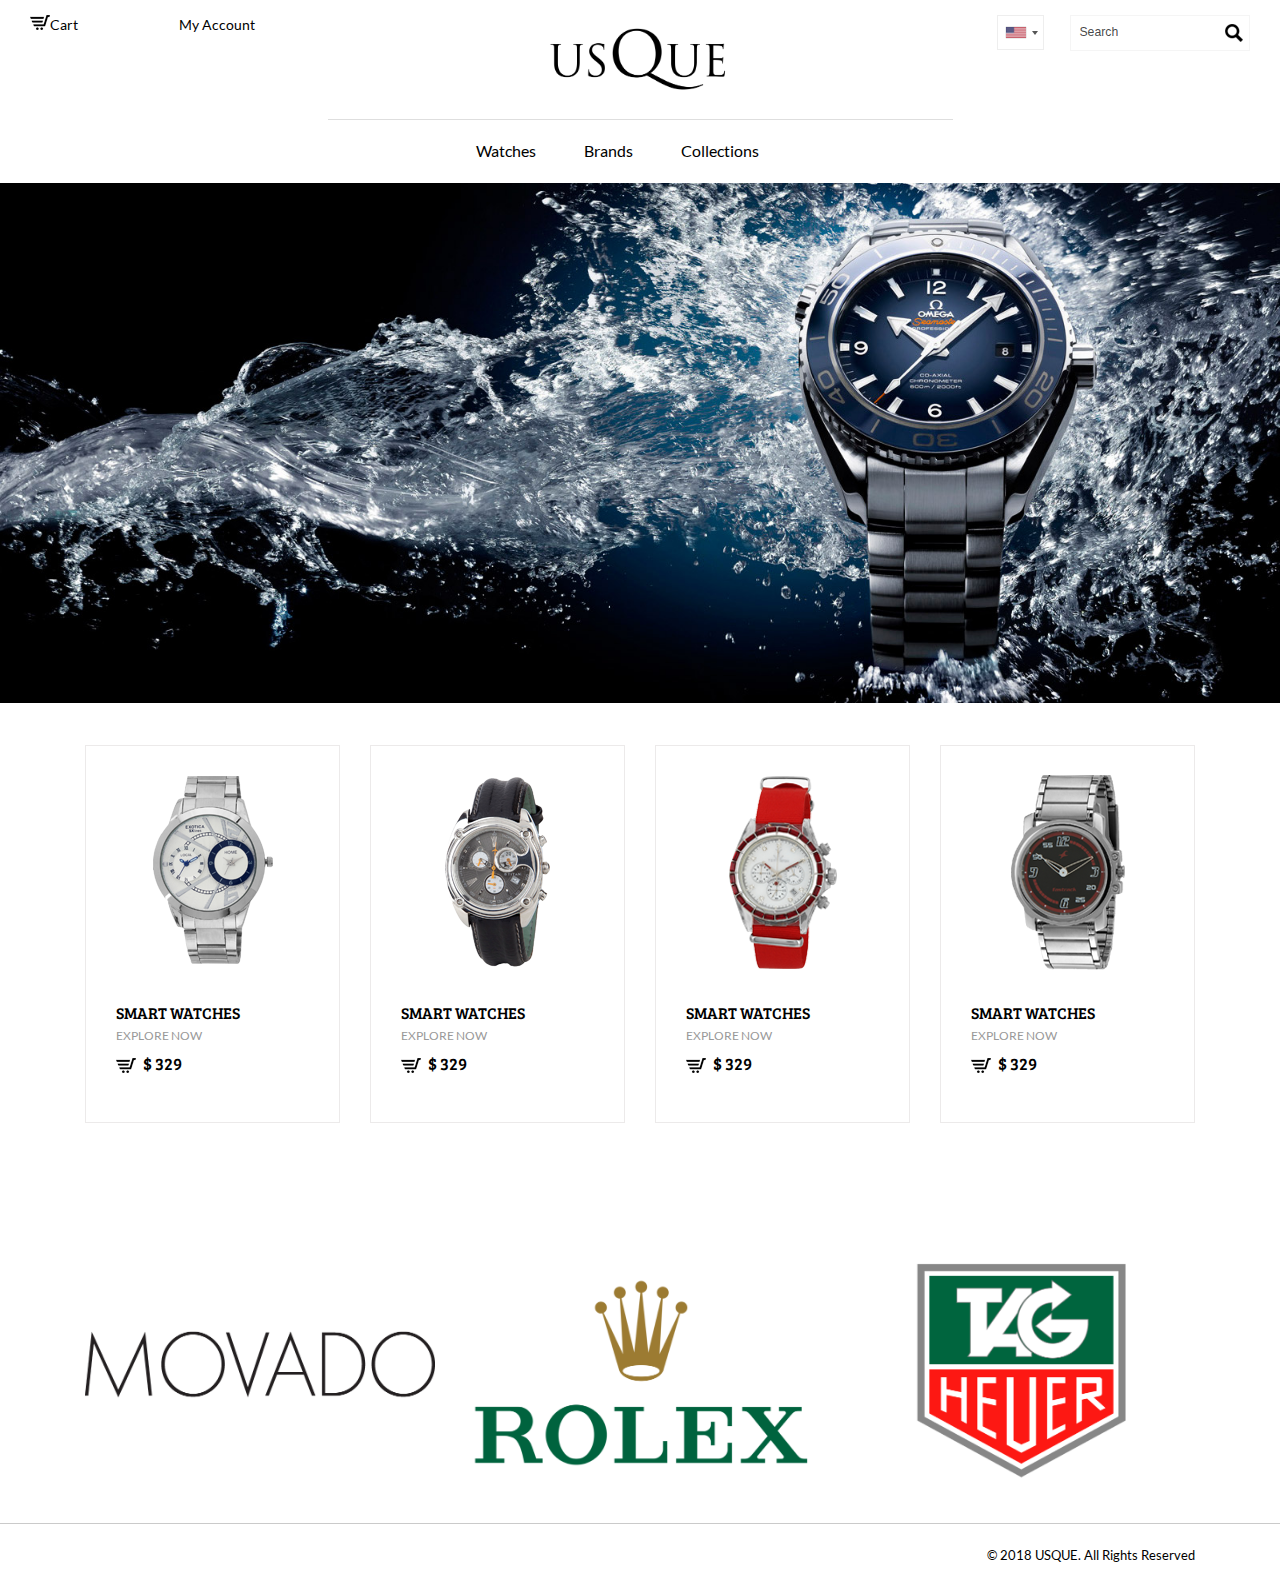
==== index.html @ af4832d6 "prototipo" ====
<!--A Design by W3layouts
Author: W3layout
Author URL: http://w3layouts.com
License: Creative Commons Attribution 3.0 Unported
License URL: http://creativecommons.org/licenses/by/3.0/
-->
<!DOCTYPE html>
<html>
<head>
<title>USQUE</title>
<link href="css/bootstrap.css" rel="stylesheet" type="text/css" media="all" />
<!--jQuery(necessary for Bootstrap's JavaScript plugins)-->
<script src="js/jquery-1.11.0.min.js"></script>
<!--Custom-Theme-files-->
<!--theme-style-->
<link href="css/style.css" rel="stylesheet" type="text/css" media="all" />
<!--//theme-style-->
<meta name="viewport" content="width=device-width, initial-scale=1">
<meta http-equiv="Content-Type" content="text/html; charset=utf-8" />
<meta name="keywords" content="Luxury Watches Responsive web template, Bootstrap Web Templates, Flat Web Templates, Andriod Compatible web template,
Smartphone Compatible web template, free webdesigns for Nokia, Samsung, LG, SonyErricsson, Motorola web design" />
<script type="application/x-javascript"> addEventListener("load", function() { setTimeout(hideURLbar, 0); }, false); function hideURLbar(){ window.scrollTo(0,1); } </script>
<!--start-menu-->
<script src="js/simpleCart.min.js"> </script>
<link href="css/memenu.css" rel="stylesheet" type="text/css" media="all" />
<script type="text/javascript" src="js/memenu.js"></script>
<script>$(document).ready(function(){$(".memenu").memenu();});</script>
<!--dropdown-->
<script src="js/jquery.easydropdown.js"></script>

<link rel="stylesheet" href="css/countrySelect.css">

</head>
<body>
	<!--start-logo-->
	<div class="row">
		<div class="col-md-3 row padding-div" style="margin-left: 15px;">
			<div class="col-md-6">
				<a href="index.html"><img class="img-responsive" style="float: left;" src="images/cart-2.png" /> Cart</a>
			</div>
			<div class="col-md-6">
				<a href="account.html">My Account</a>
			</div>
		</div>
		<div class="col-md-6">
			<div class="logo">
				<a href="index.html"><img class="img-responsive" src="images/logo.png" /></a>
			</div>
		</div>
		<div class="col-md-3 row padding-div">
			<div class="col-md-3">
				<input id="country_selector" type="text">
			</div>
			<div class="col-md-9">
				<form action="products.html">
					<div class="search-bar">
						<input type="text" value="Search" onfocus="this.value = '';" onblur="if (this.value == '') {this.value = 'Search';}">
	    			<input type="submit" value=""/>
					</div>
				</form>
			</div>
		</div>
	</div>
	<!--start-logo-->
	<!--bottom-header-->
	<div class="header-bottom">
		<div class="container">
			<div class="header">
				<div class="col-md-12 header-left" style="text-align: center;">
				<div class="top-nav">
					<ul class="memenu skyblue">
						<li><a href="index.html">Watches</a></li>
						<li><a href="index.html">Brands</a></li>
						<li><a href="index.html">Collections</a></li>
					</ul>
				</div>
			</div>
			<div class="clearfix"> </div>
			</div>
		</div>
	</div>
	<!--bottom-header-->
	<!--banner-starts-->
	<div class="bnr" id="home">
		<div  id="top" class="callbacks_container">
			<ul class="rslides" id="slider4">
			    <li>
					<img src="images/bnr-1.jpg" alt=""/>
				</li>
				<li>
					<img src="images/bnr-2.jpg" alt=""/>
				</li>
				<li>
					<img src="images/bnr-3.jpg" alt=""/>
				</li>
			</ul>
		</div>
		<div class="clearfix"> </div>
	</div>
	<!--banner-ends-->
	<!--Slider-Starts-Here-->
				<script src="js/responsiveslides.min.js"></script>
			 <script>
			    // You can also use "$(window).load(function() {"
			    $(function () {
			      // Slideshow 4
			      $("#slider4").responsiveSlides({
			        auto: true,
			        pager: true,
			        nav: true,
			        speed: 500,
			        namespace: "callbacks",
			        before: function () {
			          $('.events').append("<li>before event fired.</li>");
			        },
			        after: function () {
			          $('.events').append("<li>after event fired.</li>");
			        }
			      });

			    });
			  </script>
			<!--End-slider-script-->
	<!--product-starts-->
	<div class="product">
		<div class="container">
			<div class="product-top">
				<div class="product-one">
					<div class="col-md-3 product-left">
						<div class="product-main simpleCart_shelfItem">
							<a href="single.html" class="mask"><img class="img-responsive zoom-img" src="images/p-1.png" alt="" /></a>
							<div class="product-bottom">
								<h3>Smart Watches</h3>
								<p>Explore Now</p>
								<h4><a class="item_add" href="#"><i></i></a> <span class=" item_price">$ 329</span></h4>
							</div>
							<div class="srch">
								<span>-50%</span>
							</div>
						</div>
					</div>
					<div class="col-md-3 product-left">
						<div class="product-main simpleCart_shelfItem">
							<a href="single.html" class="mask"><img class="img-responsive zoom-img" src="images/p-2.png" alt="" /></a>
							<div class="product-bottom">
								<h3>Smart Watches</h3>
								<p>Explore Now</p>
								<h4><a class="item_add" href="#"><i></i></a> <span class=" item_price">$ 329</span></h4>
							</div>
							<div class="srch">
								<span>-50%</span>
							</div>
						</div>
					</div>
					<div class="col-md-3 product-left">
						<div class="product-main simpleCart_shelfItem">
							<a href="single.html" class="mask"><img class="img-responsive zoom-img" src="images/p-3.png"  alt="" /></a>
							<div class="product-bottom">
								<h3>Smart Watches</h3>
								<p>Explore Now</p>
								<h4><a class="item_add" href="#"><i></i></a> <span class=" item_price">$ 329</span></h4>
							</div>
							<div class="srch">
								<span>-50%</span>
							</div>
						</div>
					</div>
					<div class="col-md-3 product-left">
						<div class="product-main simpleCart_shelfItem">
							<a href="single.html" class="mask"><img class="img-responsive zoom-img" src="images/p-4.png" alt="" /></a>
							<div class="product-bottom">
								<h3>Smart Watches</h3>
								<p>Explore Now</p>
								<h4><a class="item_add" href="#"><i></i></a> <span class=" item_price">$ 329</span></h4>
							</div>
							<div class="srch">
								<span>-50%</span>
							</div>
						</div>
					</div>
					<div class="clearfix"></div>
				</div>
			</div>
		</div>
	</div>
	<!--product-end-->

	<div class="about">
		<div class="container">
			<div class="about-top grid-1">
				<div class="col-md-4 about-left">
					<figure class="effect-bubba">
						<img class="img-responsive" src="images/movado-logo.png" alt=""/>
						<figcaption>
							<h2>Movado</h2>
							<p>SWISS HERITAGE | MODERN DESIGN</p>
						</figcaption>
					</figure>
				</div>
				<div class="col-md-4 about-left">
					<figure class="effect-bubba">
						<img class="img-responsive" src="images/rolex-logo.png" alt=""/>
						<figcaption>
							<h4>Rolex</h4>
						</figcaption>
					</figure>
				</div>
				<div class="col-md-4 about-left">
					<figure class="effect-bubba">
						<img class="img-responsive" src="images/tagheuer_logo.png" alt=""/>
						<figcaption>
							<h4>TAG Heuer</h4>
						</figcaption>
					</figure>
				</div>
				<div class="clearfix"></div>
			</div>
		</div>
	</div>

	<!--footer-starts-->
	<div class="footer" style="border-top: 1px solid #cacaca;">
		<div class="container">
			<div class="footer-top">
				<div class="col-md-6 footer-left"></div>
				<div class="col-md-6 footer-right">
					<p>© 2018 USQUE. All Rights Reserved </a> </p>
				</div>
				<div class="clearfix"></div>
			</div>
		</div>
	</div>
	<!--footer-end-->

	<script src="js/countrySelect.js"></script>
	<script>
		$("#country_selector").countrySelect({
			onlyCountries: ['us', 'es', 'cn', 'kr', 'jp','cr'],
		});
	</script>
</body>
</html>
---- css/style.css ----
/*--A Design by W3layouts
Author: W3layout
Author URL: http://w3layouts.com
License: Creative Commons Attribution 3.0 Unported
License URL: http://creativecommons.org/licenses/by/3.0/
--*/
body{
	background:#fff;
	font-family: 'Lato-Regular';
}
body a{
	transition: 0.5s all;
	-webkit-transition: 0.5s all;
	-o-transition: 0.5s all;
	-moz-transition: 0.5s all;
	-ms-transition: 0.5s all;
}
@font-face {
    font-family: 'Lora-Regular';
    src:url(../fonts/Lora-Regular.ttf) format('truetype');
}
@font-face {
    font-family: 'Muli-Regular';
    src:url(../fonts/Muli-Regular.ttf) format('truetype');
}
@font-face {
    font-family: 'Lato-Regular';
    src:url(../fonts/Lato-Regular.ttf) format('truetype');
}
@font-face {
    font-family: 'BreeSerif-Regular';
    src:url(../fonts/BreeSerif-Regular.ttf) format('truetype');
}
/*--starts-logo--*/
.logo {
    text-align: center;
    padding: 25px 0 20px 0px;
    border-bottom: 1px solid #DEDEDE;
}
.logo a h1 {
    font-size: 32px;
    color: #000000;
    margin: 0;
    font-family: 'Lora-Regular';
    text-transform: uppercase;
	display: inline-block;
}
.logo a:hover{
	text-decoration:none;
}
/*--end-logo--*/
/*--starts-top-header--*/
.top-header {
    background: #000;
    padding: 10px 0px;
}
.search-bar input[type="text"] {
	width: 100%;
	padding: 8px 45px 8px 8px;
	border: 1px solid #F5F5F5;
	background: none;
	outline: none;
	-webkit-appearance: none;
	color: rgba(0, 0, 0, 0.74);
	font-size: 0.875em;
	font-family: 'Lato', sans-serif;
	position: relative;
}
.search-bar input[type="submit"] {
    background: url(../images/search.png)no-repeat 0px 0px;
    outline: none;
    -webkit-appearance: none;
    border: 0;
    display: inline-block;
    vertical-align: -webkit-baseline-middle;
    position: absolute;
    width: 18px;
    height: 18px;
    top: 9px;
    right: 10%;
}
.search-bar {
    width: 93%;
    float: right;
}
/*----*/
.itemContainer{
			width:100%;
			float:left;
		}

		.itemContainer div{
			float:left;
			margin: 5px 20px 5px 20px ;
		}

		.itemContainer a{
			text-decoration:none;
		}

		.cartHeaders{
			width:100%;
			float:left;
		}

		.cartHeaders div{
			float:left;
			margin: 5px 20px 5px 20px ;
		}
.item_add {
	color: #fff;
	border:none;
}
.grid_1 img{
	margin-bottom:1em;
}
.box_1 {
	float: right;
}
.box_1 h3 {
	color: #702428 !important;
	font-size: 1em;
	font-weight: 700;
	margin: 0;
}
.drop {
    margin-top: 10px;
}
a.simpleCart_empty {
    color: rgba(255, 255, 255, 0.6);
    font-family: 'Lato', sans-serif;
    font-size: 11px;
}
span.simpleCart_total {
    font-size: 13px;
}
.box_1 p {
	margin: 0px 0 0px 8px;
}
.total {
	display: inline-block;
	vertical-align: middle;
	color: #fff;
}
.cart box_1 a:hover{
	text-decoration:none;
}
.box_1 a img {
	margin: 3px 0 0 10px;
}
/*----*/
.box {
    float: left;
    width: 11%;
    margin-right: 10%;
}
.box1{
	float:left;
	width:20.5%;
}
.cssmenu ul{
	float:right;
	padding:0;
	margin:0;
	list-style:none;
}
.cssmenu ul li {
	display: inline-block;
}
.cssmenu ul li a {
	color:#fff;
	display: block;
	margin:10px;
	font-size: 0.8125em;
}
.cssmenu li> a:hover {
	color: #ACEAFA;
	text-decoration:none;
}
/* PREFIXED CSS */
.dropdown,
.dropdown div,
.dropdown li,
.dropdown div::after,
.dropdown .carat,
.dropdown .carat:after,
.dropdown .selected::after,
.dropdown:after{
	-webkit-transition: all 150ms ease-in-out;
	-moz-transition: all 150ms ease-in-out;
	-ms-transition: all 150ms ease-in-out;
	transition: all 150ms ease-in-out;
}
.dropdown .selected::after,
.dropdown .scrollable div::after{
	-webkit-pointer-events: none;
	-moz-pointer-events: none;
	-ms-pointer-events: none;
	pointer-events: none;
}
/* WRAPPER */
.dropdown{
	position: relative;
	width:75px;
	cursor: pointer;
	font-weight: 200;
	background: none;
	padding: 0;
	color: #fff;
	-webkit-user-select: none;
	-moz-user-select: none;
	user-select: none;
}
.dropdown.open{
	z-index: 2;
}
.dropdown:hover,
.dropdown.focus{
	/*--background:#F7F7F7;--*/
}
/* CARAT */
.dropdown .carat,
.dropdown .carat:after{
	position: absolute;
	right:0px;
	top: 50%;
	margin-top:0px;
	border: 4px solid transparent;
	border-top: 4px solid #fff;
	z-index: 1;
	-webkit-transform-origin: 50% 20%;
	-moz-transform-origin: 50% 20%;
	-ms-transform-origin: 50% 20%;
	transform-origin: 50% 20%;
}
.dropdown:hover .carat:after{
	border-top-color: #73B6E1;
}
.dropdown.focus .carat{
	border-top-color: #73B6E1;
}
.dropdown.focus .carat:after{
	border-top-color: #73B6E1;
}
.dropdown.open .carat{
	-webkit-transform: rotate(180deg);
	-moz-transform: rotate(180deg);
	-ms-transform: rotate(180deg);
	transform: rotate(180deg);
}
/* OLD SELECT (HIDDEN) */
.dropdown .old{
	position: absolute;
	left: 0;
	top: 0;
	height: 0;
	width: 0;
	overflow: hidden;
}
.dropdown select{
	position: absolute;
	left: 0px;
	top: 0px;
}
.dropdown.touch select{
	left: 0;
	top: 0;
	width: 100%;
	height: 100%;
	opacity: 0;
}
/* SELECTED FEEDBACK ITEM */
.dropdown .selected, .dropdown li {
    color: #000;
}
.dropdown .selected, .dropdown li {
    display: block;
    font-size: 12px;
    overflow: hidden;
    white-space: nowrap;
    text-transform: uppercase;
    font-weight: 400;
    color: #fff;
}
 .dropdown li {
    color: #fff;
}
.dropdown .selected::after{
	content: '';
	position: absolute;
	right: 0;
	top: 0;
	bottom: 0;
	width: 60px;
}
/* DROP DOWN WRAPPER */
.dropdown div{
	position: absolute;
	height: 0;
	left: 13px;
	right: 0;
	top: 36px;
	background: #73B6E1;
	overflow: hidden;
	opacity: 0;
	color: #fff;
	width: 90px;
}
.dropdown:hover div{
	background:#4CB1CA;
}
/* Height is adjusted by JS on open */
.dropdown.open div{
	opacity: 1;
	z-index: 2;
}
/* FADE OVERLAY FOR SCROLLING LISTS */
.dropdown.scrollable div::after{
	content: '';
	position: absolute;
	left: 0;
	right: 0;
	bottom: 0;
	height: 50px;
}
.dropdown.scrollable.bottom div::after{
	opacity: 0;
}
/* DROP DOWN LIST */
.dropdown ul{
	position: absolute;
	left: 0;
	top: 0;
	height: 100%;
	width: 100%;
	list-style: none;
	overflow: hidden;
	padding:0;
	background:#000;
}
.dropdown.scrollable.open ul{
	overflow-y: auto;
}
/* DROP DOWN LIST ITEMS */
.dropdown li{
	list-style: none;
	padding:8px;
	border-bottom: 1px solid #73B6E1;
}
.dropdown li:last-child {
    border-bottom: 0;
}
/* .focus class is also added on hover */
.dropdown li.focus{
	background:#73B6E1;
	position: relative;
	z-index: 3;
	color: #fff;
}
.dropdown li.active{
	background:#73B6E1;
	color: #fff;
}
.header-bottom {
    padding: 18px 0px;
}
/*--end-bottom-header--*/
/*--banner-Part-starts-Here --*/
/*--banner-starts--*/
/*------------------ Slider Part starts Here----------*/
.callbacks_container {
  position: relative;
  float: left;
  width: 100%;
}
.callbacks {
  position: relative;
  list-style: none;
  overflow: hidden;
  width: 100%;
  padding: 0;
  margin: 0;
}
.callbacks li {
  position: absolute;
  width: 100%;
  left: 0;
  top: 0;
}
.callbacks_nav {
  	position: absolute;
  	-webkit-tap-highlight-color: rgba(0,0,0,0);
	top: 95.8%;
	left: 80%;
  	opacity: 0.7;
  	z-index: 3;
  	text-indent: -9999px;
  	overflow: hidden;
  	text-decoration: none;
  	height: 30px;
  	width: 30px;
  	background: transparent url("../images/arrow.png") no-repeat left top;
	display: none;
}
.callbacks_nav:active {
  	opacity: 1.0;
}
.callbacks_nav.next {
	left: auto;
	background-position: right top;
	right: 16.4%;
}
.rslides {
  position: relative;
  list-style: none;
  overflow: hidden;
  width: 100%;
  padding: 0;
  margin: 0;
}
.rslides li {
  -webkit-backface-visibility: hidden;
  position: absolute;
  display: none;
  width: 100%;
  left: 0;
  top: 0;
}
.rslides img {
  height: auto;
  display: block;
  float: left;
  width: 100%;
  border: 0;
}
.callbacks_tabs {
	list-style: none;
	position: absolute;
	top: 101%;
	z-index: 999;
	left: 0%;
	width: 100%;
	text-align: center;
	margin: 0;
	display: block;
	padding: 0;
}
.callbacks_tabs li{
	display:inline-block;
}
@media screen and (max-width: 600px) {
  .callbacks_nav {
    top: 47%;
    }
}
/*----*/
.callbacks_tabs a{
 visibility: hidden;
}
.callbacks_tabs a:after {
	content: "\f111";
	font-size: 0;
	font-family: FontAwesome;
	visibility: visible;
	display: block;
	height: 12px;
	width: 12px;
	display: inline-block;
	border:none;
	background:#000;
}
.callbacks_here a:after{
	background:rgba(6, 107, 195, 0.85);
}
ul.callbacks_tabs.callbacks2_tabs {
	display: block;
}
/*--Slider-Part-Ends-Here--*/
/*--banner-Part-Ends-Here --*/
/*--about-starts--*/
.about {
    padding: 5em 0px 4em 0px;
}
.about-left img{
	width:100%;
}
.about-left figure {
	position: relative;
	float: left;
	overflow: hidden;
	text-align: center;
	cursor: pointer;
	width:100%;
}
.about-left figure img {
	position: relative;
	display: block;
}
.features-grids figure figcaption {
	padding: 2em;
	color: #fff;
	font-size: 1.25em;
	-webkit-backface-visibility: hidden;
	-moz-backface-visibility: hidden;
	-o-backface-visibility: hidden;
	-ms-backface-visibility: hidden;
	backface-visibility: hidden;
}
.about-left figure figcaption::before,
.fcol1 figure figcaption::after {
	pointer-events: none;
}
.about-left figure figcaption{
	position: absolute;
	top: 0;
	left: 0;
	width: 100%;
	height: 100%;
}
figure.effect-bubba {
	background: rgba(50, 50, 50, 0.85);
}
figure.effect-bubba:hover img {
	opacity: 0.3;
}
figure.effect-bubba figcaption::before,
figure.effect-bubba figcaption::after {
	position: absolute;
	top: 30px;
	right: 30px;
	bottom: 30px;
	left: 30px;
	content: '';
	opacity: 0;
	-webkit-transition: opacity 0.35s,-webkit-transform 0.35s;
	-moz-transition: opacity 0.35s, -moz-transform 0.35s;
	-o-transition: opacity 0.35s, -o-transform 0.35s;
	-ms-transition: opacity 0.35s, -ms-transform 0.35s;
	transition: opacity 0.35s, transform 0.35s;
}
figure.effect-bubba figcaption::before {
	border-top: 1px solid #fff;
	border-bottom: 1px solid #fff;
	-webkit-transform: scale(0,1);
	-moz-transform: scale(0,1);
	-o-transform: scale(0,1);
	-ms-transform: scale(0,1);
	transform: scale(0,1);
}
figure.effect-bubba figcaption::after {
	border-right: 1px solid #fff;
	border-left: 1px solid #fff;
	-webkit-transform: scale(1,0);
	-moz-transform: scale(1,0);
	-o-transform: scale(1,0);
	-ms-transform: scale(1,0);
	transform: scale(1,0);
}
figure.effect-bubba h4,figure.effect-bubba h2 {
	padding-top: 22%;
	-webkit-transition: transform 0.35s;
	-moz-transition: transform 0.35s;
	-o-transition: -o-transform 0.35s;
	-ms-transition: -ms-transform 0.35s;
	transition: transform 0.35s;
	-webkit-transform: translate3d(0,-20px,0);
	-moz-transform: translate3d(0,-20px,0);
	-o-transform: translate3d(0,-20px,0);
	-ms-transform: translate3d(0,-20px,0);
	transform: translate3d(0,-20px,0);
	opacity:0;
	color:#fff;
	font-size: 1.8em;
    font-family: 'BreeSerif-Regular';
}
figure.effect-bubba h4.gal {
	padding-top: 21%;
}
figure.effect-bubba p {
	padding: 0px 3.5em;
	opacity: 0;
	-webkit-transition: opacity 0.35s, -webkit-transform 0.35s;
	-moz-transition: opacity 0.35s, -moz-transform 0.35s;
	-o-transition: opacity 0.35s, -o-transform 0.35s;
	-ms-transition: opacity 0.35s, -ms-transform 0.35s;
	transition: opacity 0.35s, transform 0.35s;
	-webkit-transform: translate3d(0,20px,0);
	-moz-transform: translate3d(0,20px,0);
	-o-transform: translate3d(0,20px,0);
	-ms-transform: translate3d(0,20px,0);
	transform: translate3d(0,20px,0);
	color:#fff;
	font-size: 1em;
	font-family: 'Lato-Regular';
}
figure.effect-bubba:hover figcaption::before,
figure.effect-bubba:hover figcaption::after {
	opacity: 1;
	-webkit-transform: scale(1);
	-moz-transform: scale(1);
	-o-transform: scale(1);
	-ms-transform: scale(1);
	transform: scale(1);
}
figure.effect-bubba:hover h4,
figure.effect-bubba:hover p,figure.effect-bubba:hover h2 {
	opacity: 1;
	-webkit-transform: translate3d(0,0,0);
	-moz-transform: translate3d(0,0,0);
	-o-transform: translate3d(0,0,0);
	-ms-transform: translate3d(0,0,0);
	transform: translate3d(0,0,0);
}
/*--about-end--*/
/*--product-starts--*/
.product-left {
    text-align: center;

}
.product-main {
    padding: 1em 0px 2.7em 0px;
    border:1px solid #ECEAEA;
}
.product {
    padding: 3em 0px 6em 0px;
}
.product-bottom h3 {
    font-size: 16px;
    color: #000;
    margin: 0;
    text-transform: uppercase;
	font-family: 'BreeSerif-Regular';
}
.product-bottom h4 span{
    font-size: 17px;
    color: #000;
    margin: 5px 0 0 0;
    font-family: 'BreeSerif-Regular';
}
.product-bottom h4 i {
    background: url(../images/cart-2.png) no-repeat;
    width: 20px;
    height: 15px;
    display: inline-block;
    margin-right: 4px;
    vertical-align: middle;
}
.product-left:hover .product-bottom h4 i{
	background: url(../images/cart-3.png) no-repeat;
}
.product-bottom {
    text-align: left;
    margin-top: 20px;
    padding-left: 30px;
}
.product-bottom p {
	font-size: 12px;
    color: #999;
    margin: 5px 0 0 0;
    text-transform: uppercase;
}
.product-one:nth-child(2){
	margin-top:30px;
}
img.zoom-img {
    -webkit-transform: scale(1, 1);
    -webkit-transition-timing-function: ease-out;
    -webkit-transition-duration: 250ms;
    -moz-transform: scale(1, 1);
    -moz-transition-timing-function: ease-out;
    -moz-transition-duration: 250ms;
	margin: 0 auto;
}
.product-left:hover img.zoom-img{
    -webkit-transform: scale(1.05);
    -webkit-transition-timing-function: ease-out;
    -webkit-transition-duration: 700ms;
    -moz-transform: scale(1.05);
    -moz-transition-timing-function: ease-out;
    -moz-transition-duration: 700ms;
    overflow: hidden;
	cursor:pointer;
}
a.mask {
    text-decoration: none;
    overflow: hidden;
    display: block;
    padding: 12px 0px;
}
.product-left:hover .product-bottom h3{
	color:#73B6E1;
	transition: 0.5s all ease;
    -webkit-transition: 0.5s all ease;
    -moz-transition: 0.5s all ease;
    -o-transition: 0.5s all ease;
    -ms-transition: 0.5s all ease;
}
.product-left:hover .product-bottom h4 span{
	color:#73B6E1;
	transition: 0.5s all ease;
    -webkit-transition: 0.5s all ease;
    -moz-transition: 0.5s all ease;
    -o-transition: 0.5s all ease;
    -ms-transition: 0.5s all ease;
}
.product-left:hover .product-main{
	border:1px solid #73B6E1;
	transition: 0.5s all ease;
    -webkit-transition: 0.5s all ease;
    -moz-transition: 0.5s all ease;
    -o-transition: 0.5s all ease;
    -ms-transition: 0.5s all ease;
}
.product-left:hover .srch{
	display:block;
}
.srch {
    display: none;
    position: absolute;
    top: 18%;
    left: 16px;
}
.srch span {
    background: #73B6E1;
    color: #fff;
    font-size: 15px;
    font-weight: 400;
    padding: 10px 25px;
}
/*--product-end--*/
/*--information-starts--*/
.infor-left h3 {
    font-size: 1.5em;
    color: #000;
    margin: 0 0 0 0;
    font-family: 'BreeSerif-Regular';
}
.infor-left ul li a span {
    background: url(../images/s-icons.png) no-repeat;
    width: 34px;
    height: 34px;
    display: inline-block;
    vertical-align: middle;
}
.infor-left ul li a span:hover {
	transition: .5s all;
    -webkit-transition: .5s all;
    -o-transition: .5s all;
    -ms-transition: .5s all;
    -moz-transition: .5s all;
    transform: rotatey(360deg);
    -webkit-transform: rotatey(360deg);
    -moz-transform: rotatey(360deg);
    -o-transform: rotatey(360deg);
    -ms-transform: rotatey(360deg);
}
.infor-left ul li a span.fb{
	background-position:0px 0px;
}
.infor-left ul li a span.twit{
	background-position:-34px 0px;
}
.infor-left ul li a span.google{
	background-position:-68px 0px;
}
.infor-left ul {
    padding: 0;
    margin: 25px 0 0 0;
}
.infor-left ul li{
	display:block;
	list-style:none;
	margin-top:10px;
}
.infor-left ul li:nth-child(1){
	margin-top:0;
}
.infor-left ul li a h6 {
    color: #999;
    font-size: 13px;
    font-family: 'BreeSerif-Regular';
    margin: 0 0 0 10px;
    display: inline-block;
    vertical-align: middle;
}
.infor-left ul li a h6:hover{
	color:#73B6E1;
}
.infor-left ul li a p {
    color: #999;
    font-size: 13px;
    margin: 0;
}
.infor-left ul li a p:hover{
	color:#73B6E1;
}
.infor-left ul li a:hover{
	text-decoration:none;
}
.infor-left h4 {
    color: #999;
    font-size: 13px;
    margin: 20px 0 0 0;
}
.infor-left h4 span {
    display: block;
    margin: 7px 0;
}
.infor-left h5 {
    font-size: 15px;
    color: #999;
    margin: 19px 0 0 0;
}
.infor-left p a {
    font-size: 13px;
    color: #999;
}
.infor-left p a:hover{
	color: #73B6E1;
	text-decoration:none;
}
.infor-left p {
    margin: 6px 0 0 0;
}
.infor-top {
    border-bottom: 1px solid #DEDEDE;
    padding-bottom: 3em;
}
/*--information-end--*/
/*--footer-starts--*/
.footer-left p{
	color:#000;
	font-size:15px;
}
.footer-left p a{
	color:#000;
}
.footer-left input[type="text"] {
    width: 47%;
    margin-right: 10px;
    color: #000;
    font-size: 11px;
    background: none;
    padding: 8px 10px;
    outline: none;
    border: none;
    border: 1px solid #000;
}
.footer-left input[type=submit] {
    color: #000;
    padding: 6px 20px;
    font-size: 13px;
    cursor: pointer;
    border: 1px solid #000;
    background: none;
    outline: none;
}
.footer-left input[type=submit]:hover{
    background: #73B6E1;
	color:#fff;
	border: 1px solid #73B6E1;
	transition: 0.5s all;
	-webkit-transition: 0.5s all;
	-o-transition: 0.5s all;
	-moz-transition: 0.5s all;
	-ms-transition: 0.5s all;
}
.footer{
	padding:1em 0px;
}
.footer-right {
    text-align: right;
}
.footer-right p {
    margin: 8px 0 0 0;
    font-size: 13px;
    color: #000;
}
.footer-right p a{
	color: #000;
}
.footer-right p a:hover{
	color: #73B6E1;
	text-decoration:none;
}
/*--footer-end--*/
/*--product-page-starts--*/
.prdt{
	padding:6em 0px;
}
.w_sidebar{
	border: 1px solid #EBEBEB;
}
.w_nav2{
	padding: 20px;
}
.w_nav2  li{
	line-height: 1.5em;
	display: inline-block;
}
.w_nav2 li a{
	display: block;
	padding: 14px;
}
.w_nav2 li a.color1{
	background:	#0AA5E2;
}
.w_nav2 li a.color2{
	background:	#40E0D0;
}
.w_nav2 li a.color3{
	background:	#B03060;
}
.w_nav2 li a.color4{
	background:	#000080;
}
.w_nav2 li a.color5{
	background:	#E60D41;
}
.w_nav2 li a.color6{
	background:	#45BF55;
}
.w_nav2 li a.color7{
	background:	#FF7F00;
}
.w_nav2 li a.color8{
	background:	#8B4513;
}
.w_nav2 li a.color9{
	background:	#FFD700;
}
.w_nav2 li a.color10{
	background:	#9FA8AB;
}
.w_nav2 li a.color11{
	background:	#C0C0C0;
}
.w_nav2 li a.color12{
	background:	#0AA5E2;
}
.w_nav2 li a.color13{
	background:	#FFCBDB;
}
.w_nav2 li a.color14{
	background:	#B87333;
}
.w_nav2 li a.color15{
	background:	#BFB540;
}
.sky-form .label {
	display: block;
	margin-bottom: 6px;
	line-height: 19px;
}
.w_sidebar h3{
	padding:0 20px 10px;
	font-size: 1em;
	color: #555555;
	text-transform:uppercase;
}
/* radios and checkboxes */
.sky-form {
	margin-top: -10px;
}
.row1 {
    outline: none;
    padding: 20px;
    overflow: auto;
    height: 130px;
}
.row2 {
	height: 175px;
}
.sky-form.col.col-4 ul {
	padding: 0;
	list-style: none;
}
.sky-form h4{
	margin-top: 10px;
	background: #ECECEC;
	padding: 15px 20px;
	color: #000;
	text-transform: uppercase;
	margin-bottom: 0;
	font-size:16px;
	font-family: 'Lora-Regular';
}
.sky-form section {
	margin-bottom: 20px;
}
.sky-form .label {
	display: block;
	margin-bottom: 6px;
	line-height: 19px;
}
.sky-form .label.col {
	margin: 0;
	padding-top: 10px;
}
.sky-form .input,
.sky-form .select,
.sky-form .textarea,
.sky-form .radio,
.sky-form .checkbox,
.sky-form .toggle,
.sky-form .button {
	position: relative;
	display: block;
}
/* selects */
.sky-form .select i {
	position: absolute;
	top: 14px;
	right: 14px;
	width: 1px;
	height: 11px;
	background: #fff;
	box-shadow: 0 0 0 12px #fff;
}
.sky-form .select i:after,
.sky-form .select i:before {
	content: '';
	position: absolute;
	right: 0;
	border-right: 4px solid transparent;
	border-left: 4px solid transparent;
}
.sky-form .select i:after {
	bottom: 0;
	border-top: 4px solid #404040;
}
.sky-form .select i:before {
	top: 0;
	border-bottom: 4px solid #404040;
}
.sky-form .select-multiple select {
	height: auto;
}
/* radios and checkboxes */
.sky-form .radio,.sky-form .checkbox {
	outline:none;
	border:none;
	margin-bottom: 4px;
	padding-left: 27px;
	font-size: 13px;
	line-height: 27px;
	color: #555555;
	cursor: pointer;
	text-transform: capitalize;
	font-weight: normal;
	margin-top: 0;
}
.sky-form .radio{
	text-transform: none;
}
.sky-form .radio:last-child,
.sky-form .checkbox:last-child {
	margin-bottom: 0;
}
.sky-form .radio input,
.sky-form .checkbox input {
	position: absolute;
	left: -9999px;
}
.sky-form .radio i,
.sky-form .checkbox i {
	position: absolute;
	top: 5px;
	left: 0;
	display: block;
	width: 17px;
	height: 17px;
	outline: none;
	border-width: 2px;
	border-style: solid;
	background: #fff;
}
.sky-form .radio i {
	border-radius: 50%;
}
.sky-form .radio input + i:after,
.sky-form .checkbox input + i:after {
	position: absolute;
	opacity: 0;
	transition: opacity 0.1s;
	-o-transition: opacity 0.1s;
	-ms-transition: opacity 0.1s;
	-moz-transition: opacity 0.1s;
	-webkit-transition: opacity 0.1s;
}
.sky-form .radio input + i:after {
	content: '';
	top: 4px;
	left: 4px;
	width: 5px;
	height: 5px;
	border-radius: 50%;
}
.sky-form .checkbox input + i:after {
	content: '';
	top: 3px;
	left: 2px;
	width: 10px;
	height: 7px;
	background: url(../images/tick.png) no-repeat;
	text-align: center;
}
.sky-form .radio input:checked + i:after,
.sky-form .checkbox input:checked + i:after {
	opacity: 1;
}
.sky-form .inline-group {
	margin: 0 -30px -4px 0;
}
.sky-form .inline-group:after {
	content: '';
	display: table;
	clear: both;
}
.sky-form .inline-group .radio,
.sky-form .inline-group .checkbox {
	float: left;
	margin-right: 30px;
}
.sky-form .inline-group .radio:last-child,
.sky-form .inline-group .checkbox:last-child {
	margin-bottom: 4px;
}
/* icons */

.sky-form [class^="icon-"] {
  font-family: FontAwesome;
  font-style: normal;
  font-weight: normal;
  -webkit-font-smoothing: antialiased;
}
/* normal state */
.sky-form .input input,
.sky-form .select select,
.sky-form .textarea textarea,
.sky-form .radio i,
.sky-form .checkbox i,
.sky-form .toggle i,
.sky-form .icon-append,
.sky-form .icon-prepend {
	border-color: #e5e5e5;
	transition: border-color 0.3s;
	-o-transition: border-color 0.3s;
	-ms-transition: border-color 0.3s;
	-moz-transition: border-color 0.3s;
	-webkit-transition: border-color 0.3s;
}
.sky-form .toggle i:before {
	background-color: #2da5da;
}
/* hover state */
.sky-form .input:hover input,
.sky-form .select:hover select,
.sky-form .textarea:hover textarea,
.sky-form .radio:hover i,
.sky-form .checkbox:hover i,
.sky-form .toggle:hover i {
	border-color: #73B6E1;
}
.sky-form .button:hover {
	opacity: 1;
}
/* focus state */
.sky-form .input input:focus,
.sky-form .select select:focus,
.sky-form .textarea textarea:focus,
.sky-form .radio input:focus + i,
.sky-form .checkbox input:focus + i,
.sky-form .toggle input:focus + i {
	border-color: #73B6E1;
}
/* checked state */
.sky-form .radio input + i:after {
	background-color: #73B6E1;
}
.sky-form .checkbox input + i:after {
	color: #73B6E1;
}
.sky-form .radio input:checked + i,
.sky-form .checkbox input:checked + i,
.sky-form .toggle input:checked + i {
	border-color: #73B6E1;
}
/* error state */
.sky-form .state-error input,
.sky-form .state-error select,
.sky-form .state-error textarea,
.sky-form .radio.state-error i,
.sky-form .checkbox.state-error i,
.sky-form .toggle.state-error i {
	background: #fff0f0;
}
/* success state */
.sky-form .state-success input,
.sky-form .state-success select,
.sky-form .state-success textarea,
.sky-form .radio.state-success i,
.sky-form .checkbox.state-success i,
.sky-form .toggle.state-success i {
	background: #f0fff0;
}
/* disabled state */
.sky-form .input.state-disabled input,
.sky-form .select.state-disabled,
.sky-form .textarea.state-disabled,
.sky-form .radio.state-disabled,
.sky-form .checkbox.state-disabled,
.sky-form .toggle.state-disabled,
.sky-form .button.state-disabled {
	cursor: default;
	opacity: 0.5;
}
.sky-form .input.state-disabled:hover input,
.sky-form .select.state-disabled:hover select,
.sky-form .textarea.state-disabled:hover textarea,
.sky-form .radio.state-disabled:hover i,
.sky-form .checkbox.state-disabled:hover i,
.sky-form .toggle.state-disabled:hover i {
	border-color: #e5e5e5;
}
/*-- start scrollpane --*/
.jspContainer{
	overflow: hidden;
	position: relative;
}
.jspPane{
	position: absolute;
	outline: none;
	padding: 20px !important;
}
.jspVerticalBar{
	position: absolute;
	top: 0;
	right:0px;
	width:5px;
	height: 100%;
}
.jspHorizontalBar{
	position: absolute;
	bottom: 0;
	left: 0;
	width: 100%;
	height: 16px;
	background: red;
}
.jspCap{
	display: none;
}
.jspHorizontalBar .jspCap{
	float: left;
}
.jspTrack{
	background: #f0f0f0;
	position: relative;
}
.jspDrag{
	background: #2da5da;
	position: relative;
	top: 0;
	left: 0;
	cursor: pointer;
}
.jspHorizontalBar .jspTrack,.jspHorizontalBar .jspDrag{
	float: left;
	height: 100%;
}
.jspArrow{
	background: #50506d;
	text-indent: -20000px;
	display: block;
	cursor: pointer;
	padding: 0;
	margin: 0;
}
.jspArrow.jspDisabled{
	cursor: default;
	background: #80808d;
}
.jspVerticalBar .jspArrow{
	height: 16px;
}
.jspHorizontalBar .jspArrow{
	width: 16px;
	float: left;
	height: 100%;
}
.jspVerticalBar .jspArrow:focus{
	outline: none;
}
.jspCorner{
	background: #eeeef4;
	float: left;
	height: 100%;
}
.single {
	padding: 3em 0;
}
/*-- end scrollpane --*/
/*--product-page-end--*/
/*--breadcrumbs-starts--*/
.breadcrumbs-main {
    border: 1px solid #D6D6D6;
}
.breadcrumb {
    background: none;
	margin: 0;
}
.breadcrumb > li {
    display: inline-block;
}
.breadcrumb > .active {
    color: #C3C3C3;
}
.breadcrumb li a {
    color: #242424;
}
.breadcrumb li a:hover {
    color: #73B6E1;
    text-decoration: none;
}
/*--breadcrumbs-end--*/
/*--contact-starts--*/
.contact{
	padding:6em 0px;
}
.contact-top{
	text-align:center;
}
.contact-text{
	margin-top:4%;
}
.contact-right input[type="text"] {
	width: 32.51%;
	margin: 0px;
	color: #000;
	background: none;
	padding: 15px 10px;
	outline: none;
	border: 1px solid #000;
	font-family: 'Lato-Regular';
}
.contact-right textarea {
	width: 100%;
	color: #000;
	resize: none;
	background: none;
	height: 12.7em;
	padding: 15px;
	outline: none;
	border: 1px solid #000;
	margin-top: 1.4%;
	font-family: 'Lato-Regular';
}
.submit-btn input[type=submit] {
	color: #000;
	padding: 9px 42px;
	font-size: 15px;
	cursor: pointer;
	margin: 20px 0 0 0px;
	border: 1px solid #000;
	background: none;
	font-family: 'Lato-Regular';
	outline: none;
}
.submit-btn input[type=submit]:hover{
	background: #73B6E1;
	border: 1px solid #73B6E1;
	color:#fff;
	transition: 0.5s all;
	-webkit-transition: 0.5s all;
	-moz-transition: 0.5s all;
	-ms-transition: 0.5s all;
	-o-transition: 0.5s all;
}
.address h5 {
    color: #73B6E1;
    font-size: 1.5em;
    font-weight: 700;
    margin: 0;
}
.contact-right input[type="text"]:nth-child(2) {
	margin: 0 7px;
}
.address p{
	color: #999;
	font-size: 16px;
	line-height: 1.6em;
	margin-top: 1em;
}
.address p span{
	display:block;
}
.address p a{
	color: #999;
}
.address:nth-child(1){
	margin-bottom:2em;
}
/*--contact-end--*/
/*--map-starts--*/
.map iframe{
	width:100%;
	height:350px;
}
.map {
    padding-bottom: 3em;
}
/*--map-end--*/
/*--account-starts--*/
.account{
	padding:6em 0px;
}
.account-left h3 {
    font-size: 1.7em;
    color: #73b6e1;
    margin: 0 0 0 0;
    font-family: 'BreeSerif-Regular';
}
.account-top,.register-top{
	text-align:center;
}
.account-main,.register-main{
	margin-top:4%;
}
.account-bottom {
    margin-top: 2.2em;
}
.account-left input[type="text"],.account-left input[type="password"] {
    width: 90%;
    margin: 0px;
    color: #000;
    background: none;
    padding: 8px 10px;
    outline: none;
    border: 1px solid #000;
    font-family: 'Lato-Regular';
    font-size: 14px;
	margin-bottom:20px;
}
.address {
    margin-top: 10px;
}
.submit{
	margin:0 0 0 1em;
}
.address a {
    font-size: 14px;
    color: #666;
    font-weight: 500;
    font-family: 'Lato-Regular';
	margin-right: 20px;
}
.address input[type="submit"] {
    background: #73B6E1;
    color: #FFF;
    font-size: 1em;
    padding: 0.5em 1.2em;
    transition: 0.5s all;
    -webkit-transition: 0.5s all;
    -moz-transition: 0.5s all;
    -o-transition: 0.5s all;
    display: inline-block;
    text-transform: uppercase;
    border: none;
    outline: none;
	font-family: 'Lato-Regular';
}
.address input[type="submit"]:hover {
    background: #000;
    transition: 0.5s all;
    -webkit-transition: 0.5s all;
    -moz-transition: 0.5s all;
    -o-transition: 0.5s all;
}
/*--account-end--*/
/*--start-checkout--*/
.ckeckout{
	padding:6em 0px;
}
.close1,.close2,.close3{
	background: url('../images/close.png') no-repeat 0px 0px;
	cursor: pointer;
	width: 28px;
	height: 28px;
	position: absolute;
    right: 5px;
    top: 10px;
	-webkit-transition: color 0.2s ease-in-out;
	-moz-transition: color 0.2s ease-in-out;
	-o-transition: color 0.2s ease-in-out;
	transition: color 0.2s ease-in-out;
}
.check-in {
	width:100%;
	margin: 2em 0 2em;
}
ul.unit {
    border: 1px solid #BCBBBB;
    padding: 10px 10px;
}
ul.unit li {
    display: inline-block;
    width: 25%;
    float: left;
}
ul.cart-header li p,ul.cart-header1 li p,ul.cart-header2 li p{
    font-size: 11px;
    line-height: 1.6em;
    color: #999;
    margin: 0;
}
ul.unit li span{
	display:inline-block;
	color:#000;
	font-size:1.2em;
	text-align:center;
}
ul.cart-header, ul.cart-header1 {
    padding: 1em;
    background: #f8f8f8;
    border-bottom: 1px solid #181b2a;
    margin-bottom: 20px;
}
ul.cart-header2{
	padding:1em;
	background:#f8f8f8;
}
ul.cart-header li, ul.cart-header1 li, ul.cart-header2 li {
    display: inline-block;
    width: 25%;
    float: left;
}
ul.cart-header li span,ul.cart-header1 li span,ul.cart-header2 li span{
	margin: 2.3em 0 0;
	display: block;
	color:#000;
	font-size: 1.05em;
	text-align: left;
}
span.cost {
    font-size: 1.4em !important;
    margin-top: 1.4em !important;
}
.in-check {
	margin-top: 2%;
}
.cart-header,.cart-header1,.cart-header2{
	position:relative;
}
.cart-items {
	padding: 0 1em;
}
.cart-items h3 {
    font-size: 2em;
    color: #000;
    margin: 0 0 0 0;
    font-family: 'BreeSerif-Regular';
}
.ckeck-top{
	text-align:center;
	margin-bottom:4%;
}
span.name {
    font-size: 1.35em !important;
    margin-top: 1.45em !important;
}
/*--end-checkout--*/
/*--starts-single--*/
.tabs {
    margin-top: 4em;
}
.latestproducts {
    margin-top: 3.5em;
}
.single-para h2 {
    font-size: 2.2em;
    color: #000;
    margin: 0 0 0 0;
    font-family: 'BreeSerif-Regular';
}
.star-on {
    padding-top: 1.3em;
}
.star-on ul {
    float: left;
    padding: 0;
	margin: 0;
}
.star-on ul li {
    vertical-align: sub;
}
ul.star-footer li {
    display: inline-block;
}
.star-on a {
    text-decoration: none;
    font-size: 1em;
    color: #000;
}
.star-on a:hover {
    color: #73b6e1;
}
ul.star-footer li i {
    height: 16px;
    width: 16px;
    background: url("../images/star.png") no-repeat;
    display: inline-block;
}
.review {
    float: left;
    margin-left: 2em;
}
.single-para h5 {
    color: #000;
    font-size: 2.3em;
    border-bottom: 1px solid #E6E6E6;
    margin: 0;
    padding: 17px 0 6px 0;
}
.single-para p {
    font-size: 15px;
    color: #000;
    line-height: 1.8em;
    margin: 1em 0 0 0;
}
.available {
    padding: 1em 0;
}
.available ul{
	padding:0;
	margin:0;
}
.available ul li {
    list-style: none;
    padding: 0 0.5em 0 0;
    color: #4c4c4c;
    font-size: 1.1em;
    float: left;
    width: 100%;
    margin: 0.5em 0;
}
.available ul li select {
    outline: none;
    padding: 12px;
    border: none;
    background: #eeeeee;
    width: 77%;
    margin-left: 13%;
    cursor: pointer;
}
.available ul li.size-in select {
    margin-left: 16%;
}
ul.tag-men {
    padding: 0.3em 0;
    border-top: 1px solid #C4C3C3;
    border-bottom: 1px solid #C4C3C3;
    margin: 10px 0 0 0;
}
ul.tag-men li {
    list-style: none;
    color: #000;
    margin: 5px 0;
    font-weight: 300;
    font-size: 0.9em;
    font-family: 'BreeSerif-Regular';
}
ul.tag-men li span.women1 {
    margin-left: 9em;
}
a.add-cart {
    text-decoration: none;
    color: #fff;
    background: #000;
    padding: 0.4em 0.8em;
    font-size: 1.15em;
    text-transform: uppercase;
    margin-top: 2em;
    display: inline-block;
}
a.add-cart:hover {
	background: #73b6e1;
	transition: 0.5s all;
	-webkit-transition: 0.5s all;
	-o-transition: 0.5s all;
	-moz-transition: 0.5s all;
	-ms-transition: 0.5s all;
}
/*--starts-slide--*/
.thumb-image { width: 305px; }

.thumb-image > img { width: 100%; }
/*--end-slide--*/
.menu_drop {
	width: auto;
	height: auto;
	padding: 0;
	list-style: none;
}
ul.menu_drop li.item1{
	background:rgba(0, 0, 0, 0.78);
}
ul.menu_drop li.item1 img, ul.menu_drop li.item2 img, ul.menu_drop li.item3 img, ul.menu_drop li.item4 img, ul.menu_drop li.item5 img{
	margin: -3px 10px 0 0;
}
ul.menu_drop li.item2{
	background:rgba(0, 0, 0, 0.83);
}
ul.menu_drop li.item3{
	background:rgba(0, 0, 0, 0.89);
}
ul.menu_drop li.item4{
	background:rgba(0, 0, 0, 0.94);
}
ul.menu_drop li.item5{
	background:#000;
}
ul {
	padding: 0;
	list-style: none;
}
.menu_drop > li > a {
    width: 100%;
    height: 3.2em;
    line-height: 3.5em;
    text-indent: 1.2em;
    display: block;
    position: relative;
    color: #fff;
    text-transform: uppercase;
    font-size: 14px;
	text-decoration:none;
}
.menu_drop ul li a {
	background: #fff;
	width: 100%;
	height: 5em;
	line-height: 1.8em;
	display: block;
	position: relative;
	font-size:13px;
	color: #878d95;
}
.menu_drop ul li a:hover{
	text-decoration:none;
}
.menu_drop > li > a:hover, .menu > li > a.active {
	background:#73b6e1;
	text-decoration:none;
}
.m_4{
	margin:3em 0 1em;
}
.m_4 p{
	color:#000;
	font-size:1em;
	text-transform:uppercase;
	font-weight:bold;
}
span.left_line2 {
	height: 1px;
	width:44%;
	display: block;
	background: rgb(208, 208, 208);
	position: absolute;
	left: 0;
	bottom: 10px;
}
span.right_line2 {
	height: 1px;
	width:44%;
	display: block;
	background: rgb(208, 208, 208);
	position: absolute;
	right: 0;
	bottom: 10px;
}
.images_3_of_2 {
	width: 26.2%;
	float: left;
	margin-right: 2.6%;
}
.span_3_of_2 {
	width: 70.3333%;
}
.desc1 {
	display: block;
	float: left;
}
h3.m_2{
	text-align:center;
	margin:3em 0 2em;
	color: #656363;
	font-size: 1.5em;
	text-transform: uppercase;
}
/*--end-single--*/
/*--start-typo--*/
.pages {
	padding: 6em 0px;
}
.headdings, .Buttons, .progress-bars, .alerts, .bread-crumbs, .pagenatin, .appearance, .distracted {
	padding: 2em 0;
}
h3.ghj {
    font-size: 1.8em;
    margin: 0 0 1em 0;
    color: #73B6E1;
    font-family: 'BreeSerif-Regular';
}
.heading h2{
	font-size: 2.2em;
	margin: 0 0 0 0;
    color: #000;
    font-family: 'BreeSerif-Regular';
}
.typo-top{
	text-align:center;
}
.typo-bottom{
	margin-top:3%;
}
.table tr th {
    width: 50%;
}
/*--end-typo--*/
/*--starts-register--*/
.account-left ul{
	padding:0;
	margin:0;
}
.account-left ul li{
	list-style:none;
	display:inline-block;
}
.radio {
    margin-top: 0;
}
.account-left ul li:nth-child(1) {
    margin-right: 40px;
}
.account-left ul {
    padding: 0;
    margin: 10px 0 10px 20px;
}
.sky-form.checkbox {
    font-size: 0.85em;
    color: #999;
    margin: 0;
}
.account-left p{
	margin: 1.2em 0 2.2em 0;
	font-size:14px;
	line-height:1.8em;
	color:#999;
}
.account-right a{
	font-size:13px;
	padding:10px 12px;
	color:#fff;
	background:#73B6E1;
}
.account-right a:hover{
	text-decoration:none;
	background:#000;
}
.register{
	padding:6em 0px;
}
/*--end-register--*/
/*--media-quaries-starts-here--*/
@media (max-width:1440px){
.banner,.banner1,.banner2{
	min-height:570px;
}
}
@media (max-width:1366px){
.banner, .banner1, .banner2 {
    min-height: 540px;
}
}
@media (max-width:1280px){
.logo {
    padding: 22px 0 17px 0px;
}
.single-para h2 {
    font-size: 2.1em;
}
.single-para h5 {
    font-size: 2.1em;
}
.contact,.pages,.account,.register,.ckeckout,.prdt {
    padding: 5em 0px;
}
.header-bottom {
    padding: 15px 0px;
}
.banner, .banner1, .banner2 {
    min-height: 505px;
}
.about {
    padding: 4.5em 0px 3em 0px;
}
.product {
    padding: 3em 0px 5em 0px;
}
.memenu>li>.mepanel {
    top: 45px !important;
}
}
@media (max-width:1024px){
.banner, .banner1, .banner2 {
    min-height: 408px;
}
.col-md-5.single-top-left{
	width: 51%;
}
.single-top-right{
	padding: 0;
	width: 47%;
	float: right;
}
.sky-form h4 {
    padding: 12px 20px;
    font-size: 15px;
}
.headdings, .Buttons, .progress-bars, .alerts, .bread-crumbs, .pagenatin, .appearance, .distracted {
    padding: 1em 0;
}
.account-left h3 {
    font-size: 1.5em;
}
.contact, .pages, .account, .register, .ckeckout, .prdt {
    padding: 4em 0px;
}
.logo a h1 {
    font-size: 28px;
}
.logo {
    padding: 19px 0 12px 0px;
}
.top-header {
    padding: 7px 0px;
}
.header-bottom {
    padding: 11px 0px;
}
.header-right {
    padding: 0;
    width: 28%;
    float: right;
}
.header-left {
    width: 72%;
    float: left;
}
.search-bar input[type="submit"] {
    right: 4%;
}
.dropdown div {
    left: 3px;
    top: 33px;
}
figure.effect-bubba h4,figure.effect-bubba h2  {
    font-size: 1.6em;
}
.memenu>li>.mepanel {
    width: 85% !important;
    top: 41px !important;
    padding: 20px 30px 20px 50px !important;
}
.callbacks_tabs a:after {
    height: 11px;
    width: 11px;
}
.product {
    padding: 2em 0px 4em 0px;
}
a.mask {
    padding: 0px 0px;
}
.product-bottom {
    margin-top: 13px;
    padding-left: 25px;
}
.product-main {
    padding: 1em 0px 1.9em 0px;
}
.infor-top {
    padding-bottom: 2.5em;
}
.single-para h2 {
    font-size: 1.9em;
}
.star-on {
    padding-top: 1.1em;
}
.single-para h5 {
    font-size: 1.9em;
}
.single-para p {
    font-size: 14px;
    margin: 10px 0 0 0;
}
.available ul li select {
    padding: 8px;
    width: 75%;
}
.flex-control-thumbs li {
    width: 32.34% !important;
}
.thumb-image {
  width: 242px;
}
.map iframe {
    height: 300px;
}
.contact-right input[type="text"]:nth-child(2) {
    margin: 0 5px;
}
.contact-right input[type="text"] {
    padding: 11px 10px;
}
.address h5 {
    font-size: 1.3em;
}
.address p {
    font-size: 15px;
    margin: 10px 0 0 0;
}
.address:nth-child(1) {
    margin-bottom: 1.3em;
}
.contact-right textarea {
    width: 99.8%;
}
.heading h2 {
    font-size: 2.1em;
}
.cart-items h3 {
    font-size: 1.75em;
}
span.name {
    font-size: 1.25em !important;
    margin-top: 2.5em !important;
}
span.cost {
    font-size: 1.25em !important;
    margin-top: 2.45em !important;
}
.tabs {
    margin-top: 3em;
}
}
@media (max-width:768px){
.top-header-left{
	width:50%;
	float:left;
}
.cart-items h3 {
    font-size: 1.7em;
}
.label {
    font-size: 67%;
}
.heading h2 {
    font-size: 2em;
}
.contact-right {
    margin-top: 20px;
}
.contact-right textarea {
    height: 11.7em;
}
.submit-btn input[type=submit] {
    font-size: 14px;
    margin: 13px 0 0 0px;
}
.map iframe {
    height: 250px;
}
.flex-control-thumbs li {
    width: 32.65% !important;
}
.single-para h2 {
    font-size: 1.7em;
}
.review {
    margin-left: 1.4em;
}
.single-para h5 {
    font-size: 1.8em;
}
.available ul li.size-in select {
    margin-left: 15%;
}
.p-left {
    width: 33.3% !important;
}
.prdt-right {
    margin-top: 2em;
}
.contact, .pages, .account, .register, .ckeckout, .prdt {
    padding: 3em 0px;
}
.box {
    width: 20%;
}
.logo a h1 {
    font-size: 22px;
}
.memenu {
    margin: 0px 0 0 0 !important;
}
.header-left {
    padding-left: 0;
}
.memenu>li>.mepanel {
    padding: 20px 30px 20px 22px !important;
}
.search-bar {
    width: 98%;
    margin-top: 6px;
}
.header-bottom {
    padding: 13px 0px 8px 0px;
}
.banner, .banner1, .banner2 {
    min-height: 305px;
}
.search-bar input[type="submit"] {
    top: 15px;
}
.about-left {
    width: 33.3%;
    float: left;
	padding: 0 10px;
}
.about {
    padding: 3.5em 0px 1em 0px;
}
figure.effect-bubba figcaption::before, figure.effect-bubba figcaption::after {
    top: 20px;
    right: 20px;
    bottom: 20px;
    left: 20px;
}
figure.effect-bubba h4,figure.effect-bubba h2  {
    font-size: 1.2em;
	padding-top: 17%;
}
figure.effect-bubba p {
    padding: 0px 0.5em;
    font-size: 13px;
}
.product-left {
    width: 25%;
    float: left;
    padding: 0 8px;
}
.mask img {
    width: 60%;
}
.product-bottom {
    margin-top: 9px;
    padding-left: 15px;
}
.product-bottom h3 {
    font-size: 15px;
}
.product-bottom h4 {
    margin: 4px 0 0 0;
}
.product-bottom p {
    font-size: 11px;
    margin: 4px 0 0 0;
}
.product-main {
    padding: 1em 0px 1.8em 0px;
}
.srch span {
    font-size: 13px;
    padding: 4px 12px;
}
.srch {
    left: 9px;
}
.infor-left {
    width: 25%;
    float: left;
    padding: 0 5px;
}
.infor-left ul li a span {
    width: 30px;
    height: 30px;
    background-size: 300%;
}
.infor-left ul li a span.twit {
    background-position: -30px 0px;
}
.infor-left ul li a span.google {
    background-position: -60px 0px;
}
.infor-left h3 {
    font-size: 1.34em;
}
.product {
    padding: 2em 0px 3em 0px;
}
.product-one:nth-child(2) {
    margin-top: 20px;
}
.infor-top {
    padding-bottom: 2em;
}
.footer-left {
    text-align: center;
}
.footer-right {
    margin-top: 22px;
	text-align:center;
}
.footer-right p {
    margin: 0px 0 0 0;
}
.footer {
    padding: 2em 0px;
}
.single-top-right {
    margin-top: 4%;
    width: 100%;
    float: left;
}
.single-top-left {
    width: 50%;
    float: left;
}
.single-right {
    margin-top: 4%;
}
.thumb-image {
    width: 305px;
}
.account-left {
    width: 50%;
    float: left;
}
.account-left input[type="text"], .account-left input[type="password"] {
    margin-bottom: 15px;
	width: 95%;
}
.account-bottom {
    margin-top: 1.4em;
}
.address input[type="submit"] {
    padding: 0.45em 1.1em;
}
.account-left p {
    font-size: 13px;
	margin: 1.2em 0 1.5em 0;
}
.account-main, .register-main {
    margin-top: 3%;
}
.account-right a {
    padding: 9px 10px;
}
.pagination {
    margin: 15px 0;
}
.menu_drop > li > a {
    font-size: 13px;
}
a.add-cart {
    font-size: 1em;
}
.tabs {
    margin-top: 2em;
}
}
@media (max-width:640px){
.dropdown .selected, .dropdown li {
    font-size: 11px;
}
a.add-cart {
    font-size: 13px;
}
.menu_drop > li > a {
    font-size: 12px;
}
.menu_drop > li > a img {
    width: 3.5%;
}
.single-top-left {
    width: 47% !important;
}
.cart-items h3 {
    font-size: 1.35em;
}
ul.unit li span {
    font-size: 1.1em;
}
ul.cart-header li span, ul.cart-header1 li span, ul.cart-header2 li span {
    font-size: 1.1em;
}
.label {
    font-size: 56%;
}
.radio{
    font-size: 13px;
}
.account-left h3 {
    font-size: 1.35em;
}
.account-left input[type="text"], .account-left input[type="password"] {
    margin-bottom: 10px;
    width: 95%;
    font-size: 12px;
    padding: 7px 10px;
}
.address a {
    font-size: 13px;
    margin-right: 10px;
}
.address input[type="submit"] {
    font-size: 12px;
}
.heading h2 {
    font-size: 1.65em;
}
.address h5 {
    font-size: 1.25em;
}
.address p {
    font-size: 14px;
    margin: 5px 0 0 0;
}
.map {
    padding-bottom: 2em;
}
.map iframe {
    height: 220px;
}
.contact-right input[type="text"]:nth-child(2) {
    margin: 0 4px;
}
.contact-right input[type="text"],.contact-right textarea {
    padding: 8px 10px;
    font-size: 13px;
}
.submit-btn input[type=submit] {
    padding: 7px 29px;
}
.flex-control-thumbs li {
    width: 32.5% !important;
}
.single-para h2 {
    font-size: 1.55em;
}
.dropdown {
    width: 67px;
}
.box {
    width: 23%;
}
a.simpleCart_empty {
    font-size: 10px;
}
.box_1 a img {
    margin: 3px 0 0 5px;
}
.logo a h1 {
    font-size: 21px;
}
.search-bar input[type="submit"] {
    background-size: 100%;
    width: 15px;
    height: 15px;
	top: 16px;
}
.memenu>li.showhide {
    height: 39px;
}
.memenu>li.showhide span.title {
    margin: 11px 0 0 25px;
}
.memenu>li.showhide span.icon1:after {
    top: 12px;
}
.memenu>li.showhide span.icon2:after {
    top: 23px;
}
.logo {
    padding: 14px 0 9px 0px;
}
.dropdown li {
    padding: 7px;
}
.banner, .banner1, .banner2 {
    min-height: 255px;
}
.callbacks_tabs a:after {
    height: 10px;
    width: 10px;
}
.callbacks_tabs {
    top: 99%;
}
.about {
    padding: 3em 0px 5px 0px;
}
figure.effect-bubba figcaption::before, figure.effect-bubba figcaption::after {
    top: 10px;
    right: 10px;
    bottom: 10px;
    left: 10px;
}
figure.effect-bubba h4,figure.effect-bubba h2  {
    font-size: 1.1em;
    padding-top: 14%;
}
figure.effect-bubba p {
    padding: 0px 0.9em;
    font-size: 12px;
}
.product-bottom h3 {
    font-size: 13px;
}
.product-bottom {
    margin-top: 5px;
    padding-left: 10px;
}
.product-bottom p {
    font-size: 9px;
}
.product-bottom h4 span {
    font-size: 15px;
}
.product-bottom h4 i {
    margin-right: 2px;
}
.product-main {
    padding: 10px 0px 1.5em 0px;
}
.product-left {
    padding: 0 6px;
}
.srch {
    left: 7px;
}
.product-one:nth-child(2) {
    margin-top: 15px;
}
.product {
    padding: 2em 0px 2.5em 0px;
}
.infor-left {
    width: 50%;
    padding: 0 10px;
}
.infor-left ul {
    margin: 16px 0 0 0;
}
.infor-left:nth-child(3),.infor-left:nth-child(4){
	margin-top:3.5%;
}
h3.ghj {
    font-size: 1.55em;
}
.thumb-image {
    width: 220px;
}
}
@media (max-width:480px){
.dropdown .selected, .dropdown li {
    font-size: 10px;
}
.single-top-left {
    width: 65% !important;
}
.radio {
    margin: 0;
}
.close1, .close2, .close3 {
    width: 20px;
    height: 20px;
    top: 5px;
    background-size: 100%;
}
ul.unit li {
    width: 25%;
    text-align: left;
}
span.name {
    font-size: 1em !important;
}
span.cost {
    font-size: 1.14em !important;
    margin-top: 2.6em !important;
}
ul.cart-header li p, ul.cart-header1 li p, ul.cart-header2 li p {
    font-size: 10px;
}
ul.unit li span {
    font-size: 14px;
}
ul.cart-header li span, ul.cart-header1 li span, ul.cart-header2 li span {
    font-size: 13px;
}
.well {
    font-size: 15px;
}
.label {
    font-size: 39%;
}
h1.head {
    font-size: 28px;
}
h2.head {
    font-size: 26px;
}
h3.ghj {
    font-size: 1.45em;
}
.account-left {
    width: 100%;
    float: none;
}
.account-left:nth-child(2) {
    margin-top: 4%;
}
.account-left p {
    font-size: 13px;
}
.account-left h3 {
    font-size: 1.3em;
}
.heading h2 {
    font-size: 1.4em;
}
.address h5 {
    font-size: 1.15em;
}
.address p {
    font-size: 13px;
    margin: 3px 0 0 0;
}
.address:nth-child(1) {
    margin-bottom: 0;
}
.contact-right input[type="text"]:nth-child(2) {
    margin: 0 0 10px 0;
}
.contact-right input[type="text"] {
    width: 100%;
    margin: 0px 0 10px 0;
}
.contact-right textarea {
    margin: 0;
    height: 10.7em;
}
.submit-btn input[type=submit] {
    padding: 5px 20px;
    font-size: 12px;
    margin: 7px 0 0;
}
.map iframe {
    height: 190px;
}
.flex-control-thumbs li {
    width: 32.6% !important;
}
.single-top-right {
    margin-top: 5%;
}
.available ul li.size-in select {
    margin-left: 10%;
}
.available ul li select {
    padding: 6px;
}
.available ul li select {
    margin-left: 7%;
}
.single-para h2 {
    font-size: 1.35em;
}
.single-para h5 {
    font-size: 1.7em;
	padding: 10px 0 6px 0;
}
.dropdown {
    width: 60px;
}
.box {
    width: 35%;
}
.memenu>li>a {
    padding: 10px 25px !important;
}
.memenu>li>a:hover {
    padding: 10px 25px !important;
}
span.simpleCart_total {
    font-size: 11px;
}
.box_1 a img {
    margin: 3px 0 0 2px;
    width: 33%;
}
a.simpleCart_empty {
    font-size: 9px;
}
.top-header {
    padding: 4px 0px;
}
.logo a h1 {
    font-size: 18px;
}
.memenu>li.showhide span.title {
    margin: 11px 0 0 20px !important;
    font-size: 14px !important;
}
.memenu>li.showhide span.icon1:after {
    top: 12px !important;
	right: 20px !important;
}
.memenu>li.showhide span.icon2:after {
    top: 24px !important;
	right: 20px !important;
}
.memenu>li.showhide {
    height: 40px !important;
}
.header-right {
    width: 35%;
}
.header-left {
    width: 65%;
}
.search-bar input[type="text"] {
    padding: 7px 45px 7px 8px;
}
.search-bar input[type="submit"] {
    width: 13px;
    height: 13px;
    top: 15px;
}
.contact, .pages, .account, .register, .ckeckout, .prdt {
    padding: 2em 0px;
}
.search-bar {
    width: 100%;
    margin-top: 4px;
}
.banner, .banner1, .banner2 {
    min-height: 188px;
}
.callbacks_tabs a:after {
    height: 9px;
    width: 9px;
}
.callbacks_tabs {
    top: 97%;
}
.about {
    padding: 2.5em 0px 0px 0px;
}
.about-left {
    padding: 0 5px;
}
.about-left {
    padding: 0 15px;
    width: 100%;
	margin-top:1.3em;
}
.about-left:nth-child(1){
	margin-top:0;
}
figure.effect-bubba figcaption::before, figure.effect-bubba figcaption::after {
    top: 25px;
    right: 25px;
    bottom: 25px;
    left: 25px;
}
figure.effect-bubba h4,figure.effect-bubba h2 {
    font-size: 1.5em;
	padding-top: 25%;
}
figure.effect-bubba p {
    font-size: 15px;
}
.product-left {
    padding: 0 10px;
    width: 50%;
}
.product-left:nth-child(3),.product-left:nth-child(4){
	margin-top:20px;
}
.srch {
    left: 10px;
}
.infor-left h3 {
    font-size: 1.3em;
}
.footer-right {
    margin-top: 10px;
}
.footer-left input[type="text"] {
    width: 55%;
    margin-right: 5px;
    padding: 7px 10px;
}
.footer {
    padding: 1.5em 0px;
}
.dropdown div {
    left: 0px;
    top: 27px;
}
.skyblue li>a, .skyblue>li.showhide span {
    font-size: 15px;
}
.p-left {
    margin: 0!important;
	padding: 0 5px !important;
}
.cart-items h3 {
    font-size: 1.2em;
}
}
@media (max-width:320px){
.top-header-left {
    padding: 0;
}
.box {
    width: 45%;
}
span.simpleCart_total {
    font-size: 10px;
}
.box_1 a img {
    width: 30%;
}
a.simpleCart_empty {
    font-size: 8px;
}
.logo a h1 {
    font-size: 16px;
}
.logo {
    padding: 10px 0 8px 0px;
}
.search-bar input[type="submit"] {
    width: 12px;
    height: 12px;
	top: 11px;
    right: 4%;
}
.memenu>li.showhide span.title {
    margin: 9px 0 0 12px !important;
    font-size: 12px !important;
}
.memenu>li.showhide span.icon1:after {
    top: 8px !important;
    right: 12px !important;
}
.memenu>li.showhide span.icon2:after {
    top: 20px !important;
    right: 12px !important;
}
.memenu>li.showhide {
    height: 33px !important;
}
.memenu>li>a {
    padding: 8px 25px !important;
	font-size: 14px !important;
}
.memenu>li>a:hover {
    padding: 8px 25px !important;
}
.header-left {
    width: 60%;
    padding-right: 10px;
}
.header-right {
    width: 40%;
}
.search-bar {
    margin-top: 3px;
}
.search-bar input[type="text"] {
    padding: 5px 20px 5px 8px;
    font-size: 11px;
}
.banner, .banner1, .banner2 {
    min-height: 125px;
}
.callbacks_tabs a:after {
    height: 8px;
    width: 8px;
}
.callbacks_tabs {
    top: 93%;
}
.about {
    padding: 2em 0px 0px 0px;
}
figure.effect-bubba figcaption::before, figure.effect-bubba figcaption::after {
    top: 20px;
    right: 20px;
    bottom: 20px;
    left: 20px;
}
figure.effect-bubba h4,figure.effect-bubba h2 {
    font-size: 1.3em;
    padding-top: 20%;
}
figure.effect-bubba p {
    font-size: 14px;
}
.product-left {
    padding: 0 5px;
}
.product {
    padding: 1.5em 0px 1.5em 0px;
}
.product-bottom h3 {
    font-size: 12px;
}
.srch span {
    font-size: 11px;
    padding: 3px 7px;
}
.srch {
    left: 6px;
}
.product-bottom {
    margin-top: 2px;
    padding-left: 7px;
}
.product-main {
    padding: 9px 0px 1.3em 0px;
}
.product-left:nth-child(3), .product-left:nth-child(4) {
    margin-top: 12px;
}
.infor-left h3 {
    font-size: 1.1em;
}
.infor-left {
    width: 50%;
    padding: 0 5px;
}
.infor-left ul {
    margin: 11px 0 0 0;
}
.infor-left ul li a span {
    width: 25px;
    height: 25px;
}
.infor-left ul li a span.google {
    background-position: -50px 0px;
}
.infor-left ul li a span.twit {
    background-position: -25px 0px;
}
.infor-top {
    padding-bottom: 1.2em;
}
.footer-left input[type="text"] {
    width: 68%;
    margin-right: 3px;
    padding: 6px 10px;
    font-size: 9px;
}
.footer-left input[type=submit] {
    padding: 3px 10px 6px 10px;
    font-size: 11px;
}
.footer-right p {
    font-size: 12px;
}
.footer {
    padding: 1.2em 0px;
}
.p-left {
    width: 100% !important;
	margin-top:15px !important;
}
.p-left:nth-child(1){
	margin-top:0px !important;
}
.p-left img{
	width:50%;
}
.single-bottom ul li input[type="checkbox"]+label span:first-child {
    width: 15px;
    height: 15px;
}
.heading h2 {
    font-size: 1.25em;
}
.address h5 {
    font-size: 1em;
}
.address p {
    font-size: 12px;
}
.contact-right {
    margin-top: 15px;
}
.contact-right input[type="text"], .contact-right textarea {
    padding: 6px 10px;
    font-size: 11px;
}
.contact-right textarea {
    height: 9.7em;
}
.submit-btn input[type=submit] {
    padding: 5px 14px;
    font-size: 11px;
}
.map iframe {
    height: 155px;
}
.account-main, .register-main {
    margin-top: 4%;
}
.account-bottom {
    margin-top: 1em;
}
.account-left {
    padding: 0;
}
.address {
    margin-top: 4px;
}
.address input[type="submit"] {
    padding: 0.4em 1em;
}
.account-left p {
    font-size: 12px;
    margin: 7px 0 1.5em 0;
}
.account-right a {
    padding: 7px 6px;
    font-size: 12px;
}
.address a {
    font-size: 12px;
    margin-right: 10px;
}
.submit {
    margin: 0;
}
h1.head {
    font-size: 22px;
}
h2.head {
    font-size: 19px;
}
h3.head {
    font-size: 16px;
}
h4.head {
    font-size: 14px;
}
.label {
    font-size: 23%;
}
.pagination {
    margin: 8px 0;
}
.pagination-lg > li > a, .pagination-lg > li > span {
    padding: 7px 12px;
    font-size: 15px;
}
ul.cart-header, ul.cart-header1 {
    padding: 5px;
    margin-bottom: 10px;
}
.alert {
    font-size: 14px;
	margin-bottom: 10px;
}
.well {
    font-size: 14px;
}
.cart-items {
    padding: 0;
}
ul.unit li span {
    font-size: 12px;
}
ul.cart-header li span, ul.cart-header1 li span, ul.cart-header2 li span {
    font-size: 11px;
    text-align: center;
}
.close1, .close2, .close3 {
    width: 17px;
    height: 17px;
}
.account-left ul {
    margin: 3px 0 1px 20px;
}
.radio{
    margin: 0;
}
.account-left:nth-child(2) {
    margin-top: 4%;
}
.cart-items h3 {
    font-size: 1.1em;
}
.in-check {
    margin-top: 4%;
}
span.name {
    font-size: 12px !important;
}
span.cost {
    font-size: 1em !important;
    margin-top: 2.7em !important;
}
ul.cart-header li, ul.cart-header1 li, ul.cart-header2 li {
    width: 25%;
}
ul.cart-header li p, ul.cart-header1 li p, ul.cart-header2 li p {
    font-size: 8px;
}
h3.ghj {
    font-size: 1.3em;
}
.headdings, .Buttons, .progress-bars, .alerts, .bread-crumbs, .pagenatin, .appearance, .distracted {
    padding: 0em 0;
}
.single-top-left {
    width: 100% !important;
}
.single-para h5 {
    font-size: 1.5em;
}
.single-para p {
    font-size: 13px;
}
.available ul li {
    font-size: 1em;
}
ul.tag-men {
    margin: 0px 0 0 0;
}
.menu_drop > li > a {
    height: 2.8em;
    line-height: 3em;
    font-size: 11px;
}
.sky-form .radio, .sky-form .checkbox {
    font-size: 12px;
}
}
/*--media-quaries-end-here--*/


.logo img{
	max-height: 80px;
	margin: 0 auto;
}

.country-select{
	margin-left: 14px;
}

.country-select .country-list{
	z-index: 3 !important;
}

#country_selector{
	width: 0px;
	padding: 7px 0px 6px 45px;
	border: 1px solid #eee;
}

a{
	color: #000;
}

a:hover{
	color: #757575 !important;
	text-decoration: none;
}

.padding-div{
	padding-top: 15px;
}

.callbacks_tabs{
	display: none;
}
---- css/memenu.css ----
.memenu {
    margin: 5px 0 0 0;
    padding: 0;
    width: 100%;
    list-style: none;
    display: inline-block;
    position: relative;
    font-size: 15px;
}
.memenu li{
	display:inline-block;
}
.memenu>li>a {
    float: left;
    padding-right: 45px;
    color: #000;
    font-size: 16px;
    text-decoration: none;
    transition: color .4s ease-in-out;
    -moz-transition: color .4s ease-in-out;
    -webkit-transition: color .4s ease-in-out;
    -o-transition: color .4s ease-in-out;
}
.memenu>li>.mepanel {
	position: absolute;
	display: none;
	background: #fff;
	width: 80%;
	top: 47px;
	left:0%;
	z-index: 99;
	padding: 20px 30px 20px;
	border: solid 1px #ccc;
	-webkit-box-sizing: border-box;
	-moz-box-sizing: border-box;
	box-sizing: border-box;
}
.me-one ul{
	padding:0;
}
.me-one ul li {
	list-style: none;
	margin: 0 0 7px 0;
	text-align: left !important;
	display: block;
}
.me-one ul li a {
    color: #999;
    font-size: 13px;
}
.me-one ul li a:hover{
	text-decoration:none;
	color:#73B6E1;
}
.me-one h4 {
    color: #73B6E1;
    font-size: 1.1em;
    text-align: left;
}
.memenu .mepanel ul{
	margin:0;
	padding:0;
}
.memenu .mepanel img{
	width:100%;border:solid 1px #dedede;
	cursor:pointer;-webkit-transition:border .3s linear;
	-moz-transition:border .3s linear;-o-transition:border .3s linear;transition:border .3s linear}.memenu .mepanel img:hover{border:solid 1px #777}.memenu form.contact input,.memenu form.contact textarea{font-family:Calibri,Arial;font-size:16px;color:#444;outline:0}
.mepanel .row{
	width:100%;
	margin-top:15px;
}
.mepanel .row:first-child{
	margin-top:0;
}
.mepanel .row:before,.mepanel .row:after{
	display:table;
	content:"";
	line-height:0;
}
.mepanel .row:after{
	clear:both
}
.mepanel .row .col1,.mepanel .row .col2,.mepanel .row .col3,.mepanel .row .col4,.mepanel .row .col5,.mepanel .row .col6{display:block;width:100%;min-height:20px;float:left;margin-left:2.127659574468085%;-webkit-box-sizing:border-box;-moz-box-sizing:border-box;box-sizing:border-box}
.mepanel .row [class*="col"]:first-child{margin-left:0}
.mepanel .row .col1 {
	width: 31.91%;
}
.mepanel .row .col2{
	width:31.914893617021278%;
}
.mepanel .row .col3{
	width:48.93617021276595%;
}
.mepanel .row .col4{
	width:65.95744680851064%;
}
.mepanel .row .col5{
	width:82.97872340425532%;
}
.mepanel .row .col6{
	width:100%
}
.memenu>li.showhide{
	display:none;
	width:100%;
	height:50px;
	cursor:pointer;
	color:#555;
	border-bottom:solid 1px rgba(0,0,0,0.1);
	background:#eee;
	background:url(data:image/svg+xml;
	base64,PD94bWwgdmVyc2lvbj0iMS4wIiA/[base64]);background:-moz-linear-gradient(top,#eee 0,#dbdbdb 100%);background:-webkit-gradient(linear,left top,left bottom,color-stop(0%,#eee),color-stop(100%,#dbdbdb));background:-webkit-linear-gradient(top,#eee 0,#dbdbdb 100%);
	background:-o-linear-gradient(top,#eee 0,#dbdbdb 100%);
	background:-ms-linear-gradient(top,#eee 0,#dbdbdb 100%);
	background:linear-gradient(to bottom,#eee 0,#dbdbdb 100%);
	filter:progid:DXImageTransform.Microsoft.gradient(startColorstr='#eeeeee',endColorstr='#dbdbdb',GradientType=0)
}
.memenu>li.showhide span.title{
	margin:15px 0 0 25px;
	float:left;
}.memenu>li.showhide span.icon1:after{
	position:absolute;
	content:"";
	right:25px;
	top:15px;
	height:3px;
	width:25px;
	font-size:50px;
	border-top:3px solid #fff;
	border-bottom:3px solid #fff;
	z-index:1;
}
.memenu>li.showhide span.icon2:after{
	position:absolute;
	content:"";
	right:25px;
	top:27px;
	height:3px;
	width:25px;
	font-size:50px;
	border-top:3px solid #fff;
	border-bottom:3px solid #fff;
	z-index:1;
}	
.skyblue li>a,.skyblue>li.showhide span{
	color:#000;
}
.skyblue>li:hover>a,.skyblue>li.active>a,.skyblue .dropdown li:hover>a{
	color:#73B6E1;
}.
skyblue .mepanel img:hover,.skyblue form.contact input[type="text"]:focus,.skyblue form.contact textarea:focus{
	border:solid 1px #0194be;
}
.skyblue form.contact input[type="submit"]{
	background:#0194be;
}
@media(max-width:768px){
	.memenu>li{display:block;width:100%;box-sizing:border-box;-moz-box-sizing:border-box;-webkit-box-sizing:border-box}
	.memenu>li:hover,.memenu>li.active{border-top:0}
	.memenu>li>a{padding:15px 25px}
	.memenu>li:hover>a,.memenu>li.active>a{padding:15px 25px}
	.memenu a{width:100%;box-sizing:border-box;-moz-box-sizing:border-box;-webkit-box-sizing:border-box}
	.memenu .dropdown,.memenu .dropdown li .dropdown{width:100%;display:none;left:0;border-left:0;position:static;border:0;box-sizing:border-box;-moz-box-sizing:border-box;-webkit-box-sizing:border-box}
	.memenu .dropdown li{background:#fff!important;border:0}
	.memenu .dropdown>li>a{padding-left:40px!important}
	.memenu>li>.mepanel {
		position: static;
		margin-top: 50px;
		border: none;
		width: 100%;
		}
	.me-one ul li {
		text-align: left !important;
	}
	.memenu>li.showhide {
		height: 45px;
	}
	.mepanel .row{
		margin:0;
	}
	.mepanel .row [class*="col"]{float:none;display:block;width:100%;margin-left:0;margin-top:15px;-webkit-box-sizing:border-box;-moz-box-sizing:border-box;box-sizing:border-box}
	.mepanel .row:first-child [class*="col"]:first-child{margin-top:0}
	.mepanel .row{margin-top:0}.black{background:#222}
	}
---- css/countrySelect.css ----
.country-select{
	position:relative;
	display:inline-block
}
.country-select *{
	-webkit-box-sizing:border-box;
	box-sizing:border-box
}
.country-select .hide{
	display:none
}
.country-select .v-hide{
	visibility:hidden
}
.country-select input,
.country-select input[type=text]{
	position:relative;
	z-index:0;
	margin-top:0 !important;
	margin-bottom:0 !important;
	padding-right:36px;
	margin-right:0
}
.country-select .flag-dropdown{
	position:absolute;
	top:0;
	bottom:0;
	right:0;
	padding:1px
}
.country-select .selected-flag{
	z-index:1;
	position:relative;
	width:36px;
	height:100%;
	padding:0 0 0 8px
}
.country-select .selected-flag .flag{
	position:absolute;
	top:0;
	bottom:0;
	margin:auto
}
.country-select .selected-flag .arrow{
	position:absolute;
	top:50%;
	margin-top:-2px;
	right:6px;
	width:0;
	height:0;
	border-left:3px solid transparent;
	border-right:3px solid transparent;
	border-top:4px solid #555
}
.country-select .selected-flag .arrow.up{
	border-top:none;
	border-bottom:4px solid #555
}
.country-select .country-list{
	position:absolute;
	z-index:2;
	list-style:none;
	text-align:left;
	padding:0;
	margin:0 0 0 -1px;
	-webkit-box-shadow:1px 1px 4px rgba(0, 0, 0, 0.2);
	box-shadow:1px 1px 4px rgba(0, 0, 0, 0.2);
	background-color:white;
	border:1px solid #ccc;
	white-space:nowrap;
	max-height:200px;
	overflow-y:scroll
}
.country-select .country-list .flag{
	display:inline-block;
	width:20px
}
@media (max-width: 500px){
	.country-select .country-list{
		white-space:normal
	}
}
.country-select .country-list .divider{
	padding-bottom:5px;
	margin-bottom:5px;
	border-bottom:1px solid #ccc
}
.country-select .country-list .country{
	padding:5px 10px
}
.country-select .country-list .country.highlight{
	background-color:rgba(0, 0, 0, 0.05)
}
.country-select .country-list .flag,
.country-select .country-list .country-name{
	vertical-align:middle
}
.country-select .country-list .flag{
	margin-right:6px
}
.country-select.inside input,
.country-select.inside input[type=text]{
	padding-right:6px;
	padding-left:52px;
	margin-left:0
}
.country-select.inside .flag-dropdown{
	right:auto;
	left:0
}
.country-select.inside .selected-flag{
	width:46px
}
.country-select.inside .flag-dropdown:hover{
	cursor:pointer
}
.country-select.inside .flag-dropdown:hover .selected-flag{
	background-color:rgba(0, 0, 0, 0.05)
}
.country-select.inside input[disabled] + .flag-dropdown:hover,
.country-select.inside input[readonly] + .flag-dropdown:hover{
	cursor:default
}
.country-select.inside input[disabled] + .flag-dropdown:hover .selected-flag,
.country-select.inside input[readonly] + .flag-dropdown:hover .selected-flag{
	background-color:transparent
}
.country-select .flag{
	width:20px;
	height:15px;
	-webkit-box-shadow:0px 0px 1px 0px #888;
	box-shadow:0px 0px 1px 0px #888;
	background-image:url("../images/flags.png");
	background-repeat:no-repeat;
	background-color:#dbdbdb;
	background-position:20px 0
}
@media only screen and (-webkit-min-device-pixel-ratio: 2),
only screen and (min--moz-device-pixel-ratio: 2),
only screen and (min-device-pixel-ratio: 2),
only screen and (min-resolution: 192dpi),
only screen and (min-resolution: 2dppx){
	.country-select .flag{
		background-image:url("../../build/img/flags@2x.png")
	}
}
.country-select .flag{
	width:20px
}
.country-select .flag.be{
	width:18px
}
.country-select .flag.ch{
	width:15px
}
.country-select .flag.mc{
	width:19px
}
.country-select .flag.ne{
	width:18px
}
.country-select .flag.np{
	width:13px
}
.country-select .flag.va{
	width:15px
}
@media only screen and (-webkit-min-device-pixel-ratio: 2),
only screen and (min--moz-device-pixel-ratio: 2),
only screen and (min-device-pixel-ratio: 2),
only screen and (min-resolution: 192dpi),
only screen and (min-resolution: 2dppx){
	.country-select .flag{
		background-size:5630px 15px
	}
}
.country-select .flag.ac{
	height:10px;
	background-position:0px 0px
}
.country-select .flag.ad{
	height:14px;
	background-position:-22px 0px
}
.country-select .flag.ae{
	height:10px;
	background-position:-44px 0px
}
.country-select .flag.af{
	height:14px;
	background-position:-66px 0px
}
.country-select .flag.ag{
	height:14px;
	background-position:-88px 0px
}
.country-select .flag.ai{
	height:10px;
	background-position:-110px 0px
}
.country-select .flag.al{
	height:15px;
	background-position:-132px 0px
}
.country-select .flag.am{
	height:10px;
	background-position:-154px 0px
}
.country-select .flag.ao{
	height:14px;
	background-position:-176px 0px
}
.country-select .flag.aq{
	height:14px;
	background-position:-198px 0px
}
.country-select .flag.ar{
	height:13px;
	background-position:-220px 0px
}
.country-select .flag.as{
	height:10px;
	background-position:-242px 0px
}
.country-select .flag.at{
	height:14px;
	background-position:-264px 0px
}
.country-select .flag.au{
	height:10px;
	background-position:-286px 0px
}
.country-select .flag.aw{
	height:14px;
	background-position:-308px 0px
}
.country-select .flag.ax{
	height:13px;
	background-position:-330px 0px
}
.country-select .flag.az{
	height:10px;
	background-position:-352px 0px
}
.country-select .flag.ba{
	height:10px;
	background-position:-374px 0px
}
.country-select .flag.bb{
	height:14px;
	background-position:-396px 0px
}
.country-select .flag.bd{
	height:12px;
	background-position:-418px 0px
}
.country-select .flag.be{
	height:15px;
	background-position:-440px 0px
}
.country-select .flag.bf{
	height:14px;
	background-position:-460px 0px
}
.country-select .flag.bg{
	height:12px;
	background-position:-482px 0px
}
.country-select .flag.bh{
	height:12px;
	background-position:-504px 0px
}
.country-select .flag.bi{
	height:12px;
	background-position:-526px 0px
}
.country-select .flag.bj{
	height:14px;
	background-position:-548px 0px
}
.country-select .flag.bl{
	height:14px;
	background-position:-570px 0px
}
.country-select .flag.bm{
	height:10px;
	background-position:-592px 0px
}
.country-select .flag.bn{
	height:10px;
	background-position:-614px 0px
}
.country-select .flag.bo{
	height:14px;
	background-position:-636px 0px
}
.country-select .flag.bq{
	height:14px;
	background-position:-658px 0px
}
.country-select .flag.br{
	height:14px;
	background-position:-680px 0px
}
.country-select .flag.bs{
	height:10px;
	background-position:-702px 0px
}
.country-select .flag.bt{
	height:14px;
	background-position:-724px 0px
}
.country-select .flag.bv{
	height:15px;
	background-position:-746px 0px
}
.country-select .flag.bw{
	height:14px;
	background-position:-768px 0px
}
.country-select .flag.by{
	height:10px;
	background-position:-790px 0px
}
.country-select .flag.bz{
	height:14px;
	background-position:-812px 0px
}
.country-select .flag.ca{
	height:10px;
	background-position:-834px 0px
}
.country-select .flag.cc{
	height:10px;
	background-position:-856px 0px
}
.country-select .flag.cd{
	height:15px;
	background-position:-878px 0px
}
.country-select .flag.cf{
	height:14px;
	background-position:-900px 0px
}
.country-select .flag.cg{
	height:14px;
	background-position:-922px 0px
}
.country-select .flag.ch{
	height:15px;
	background-position:-944px 0px
}
.country-select .flag.ci{
	height:14px;
	background-position:-961px 0px
}
.country-select .flag.ck{
	height:10px;
	background-position:-983px 0px
}
.country-select .flag.cl{
	height:14px;
	background-position:-1005px 0px
}
.country-select .flag.cm{
	height:14px;
	background-position:-1027px 0px
}
.country-select .flag.cn{
	height:14px;
	background-position:-1049px 0px
}
.country-select .flag.co{
	height:14px;
	background-position:-1071px 0px
}
.country-select .flag.cp{
	height:14px;
	background-position:-1093px 0px
}
.country-select .flag.cr{
	height:12px;
	background-position:-1115px 0px
}
.country-select .flag.cu{
	height:10px;
	background-position:-1137px 0px
}
.country-select .flag.cv{
	height:12px;
	background-position:-1159px 0px
}
.country-select .flag.cw{
	height:14px;
	background-position:-1181px 0px
}
.country-select .flag.cx{
	height:10px;
	background-position:-1203px 0px
}
.country-select .flag.cy{
	height:13px;
	background-position:-1225px 0px
}
.country-select .flag.cz{
	height:14px;
	background-position:-1247px 0px
}
.country-select .flag.de{
	height:12px;
	background-position:-1269px 0px
}
.country-select .flag.dg{
	height:10px;
	background-position:-1291px 0px
}
.country-select .flag.dj{
	height:14px;
	background-position:-1313px 0px
}
.country-select .flag.dk{
	height:15px;
	background-position:-1335px 0px
}
.country-select .flag.dm{
	height:10px;
	background-position:-1357px 0px
}
.country-select .flag.do{
	height:13px;
	background-position:-1379px 0px
}
.country-select .flag.dz{
	height:14px;
	background-position:-1401px 0px
}
.country-select .flag.ea{
	height:14px;
	background-position:-1423px 0px
}
.country-select .flag.ec{
	height:14px;
	background-position:-1445px 0px
}
.country-select .flag.ee{
	height:13px;
	background-position:-1467px 0px
}
.country-select .flag.eg{
	height:14px;
	background-position:-1489px 0px
}
.country-select .flag.eh{
	height:10px;
	background-position:-1511px 0px
}
.country-select .flag.er{
	height:10px;
	background-position:-1533px 0px
}
.country-select .flag.es{
	height:14px;
	background-position:-1555px 0px
}
.country-select .flag.et{
	height:10px;
	background-position:-1577px 0px
}
.country-select .flag.eu{
	height:14px;
	background-position:-1599px 0px
}
.country-select .flag.fi{
	height:12px;
	background-position:-1621px 0px
}
.country-select .flag.fj{
	height:10px;
	background-position:-1643px 0px
}
.country-select .flag.fk{
	height:10px;
	background-position:-1665px 0px
}
.country-select .flag.fm{
	height:11px;
	background-position:-1687px 0px
}
.country-select .flag.fo{
	height:15px;
	background-position:-1709px 0px
}
.country-select .flag.fr{
	height:14px;
	background-position:-1731px 0px
}
.country-select .flag.ga{
	height:15px;
	background-position:-1753px 0px
}
.country-select .flag.gb{
	height:10px;
	background-position:-1775px 0px
}
.country-select .flag.gd{
	height:12px;
	background-position:-1797px 0px
}
.country-select .flag.ge{
	height:14px;
	background-position:-1819px 0px
}
.country-select .flag.gf{
	height:14px;
	background-position:-1841px 0px
}
.country-select .flag.gg{
	height:14px;
	background-position:-1863px 0px
}
.country-select .flag.gh{
	height:14px;
	background-position:-1885px 0px
}
.country-select .flag.gi{
	height:10px;
	background-position:-1907px 0px
}
.country-select .flag.gl{
	height:14px;
	background-position:-1929px 0px
}
.country-select .flag.gm{
	height:14px;
	background-position:-1951px 0px
}
.country-select .flag.gn{
	height:14px;
	background-position:-1973px 0px
}
.country-select .flag.gp{
	height:14px;
	background-position:-1995px 0px
}
.country-select .flag.gq{
	height:14px;
	background-position:-2017px 0px
}
.country-select .flag.gr{
	height:14px;
	background-position:-2039px 0px
}
.country-select .flag.gs{
	height:10px;
	background-position:-2061px 0px
}
.country-select .flag.gt{
	height:13px;
	background-position:-2083px 0px
}
.country-select .flag.gu{
	height:11px;
	background-position:-2105px 0px
}
.country-select .flag.gw{
	height:10px;
	background-position:-2127px 0px
}
.country-select .flag.gy{
	height:12px;
	background-position:-2149px 0px
}
.country-select .flag.hk{
	height:14px;
	background-position:-2171px 0px
}
.country-select .flag.hm{
	height:10px;
	background-position:-2193px 0px
}
.country-select .flag.hn{
	height:10px;
	background-position:-2215px 0px
}
.country-select .flag.hr{
	height:10px;
	background-position:-2237px 0px
}
.country-select .flag.ht{
	height:12px;
	background-position:-2259px 0px
}
.country-select .flag.hu{
	height:10px;
	background-position:-2281px 0px
}
.country-select .flag.ic{
	height:14px;
	background-position:-2303px 0px
}
.country-select .flag.id{
	height:14px;
	background-position:-2325px 0px
}
.country-select .flag.ie{
	height:10px;
	background-position:-2347px 0px
}
.country-select .flag.il{
	height:15px;
	background-position:-2369px 0px
}
.country-select .flag.im{
	height:10px;
	background-position:-2391px 0px
}
.country-select .flag.in{
	height:14px;
	background-position:-2413px 0px
}
.country-select .flag.io{
	height:10px;
	background-position:-2435px 0px
}
.country-select .flag.iq{
	height:14px;
	background-position:-2457px 0px
}
.country-select .flag.ir{
	height:12px;
	background-position:-2479px 0px
}
.country-select .flag.is{
	height:15px;
	background-position:-2501px 0px
}
.country-select .flag.it{
	height:14px;
	background-position:-2523px 0px
}
.country-select .flag.je{
	height:12px;
	background-position:-2545px 0px
}
.country-select .flag.jm{
	height:10px;
	background-position:-2567px 0px
}
.country-select .flag.jo{
	height:10px;
	background-position:-2589px 0px
}
.country-select .flag.jp{
	height:14px;
	background-position:-2611px 0px
}
.country-select .flag.ke{
	height:14px;
	background-position:-2633px 0px
}
.country-select .flag.kg{
	height:12px;
	background-position:-2655px 0px
}
.country-select .flag.kh{
	height:13px;
	background-position:-2677px 0px
}
.country-select .flag.ki{
	height:10px;
	background-position:-2699px 0px
}
.country-select .flag.km{
	height:12px;
	background-position:-2721px 0px
}
.country-select .flag.kn{
	height:14px;
	background-position:-2743px 0px
}
.country-select .flag.kp{
	height:10px;
	background-position:-2765px 0px
}
.country-select .flag.kr{
	height:14px;
	background-position:-2787px 0px
}
.country-select .flag.kw{
	height:10px;
	background-position:-2809px 0px
}
.country-select .flag.ky{
	height:10px;
	background-position:-2831px 0px
}
.country-select .flag.kz{
	height:10px;
	background-position:-2853px 0px
}
.country-select .flag.la{
	height:14px;
	background-position:-2875px 0px
}
.country-select .flag.lb{
	height:14px;
	background-position:-2897px 0px
}
.country-select .flag.lc{
	height:10px;
	background-position:-2919px 0px
}
.country-select .flag.li{
	height:12px;
	background-position:-2941px 0px
}
.country-select .flag.lk{
	height:10px;
	background-position:-2963px 0px
}
.country-select .flag.lr{
	height:11px;
	background-position:-2985px 0px
}
.country-select .flag.ls{
	height:14px;
	background-position:-3007px 0px
}
.country-select .flag.lt{
	height:12px;
	background-position:-3029px 0px
}
.country-select .flag.lu{
	height:12px;
	background-position:-3051px 0px
}
.country-select .flag.lv{
	height:10px;
	background-position:-3073px 0px
}
.country-select .flag.ly{
	height:10px;
	background-position:-3095px 0px
}
.country-select .flag.ma{
	height:14px;
	background-position:-3117px 0px
}
.country-select .flag.mc{
	height:15px;
	background-position:-3139px 0px
}
.country-select .flag.md{
	height:10px;
	background-position:-3160px 0px
}
.country-select .flag.me{
	height:10px;
	background-position:-3182px 0px
}
.country-select .flag.mf{
	height:14px;
	background-position:-3204px 0px
}
.country-select .flag.mg{
	height:14px;
	background-position:-3226px 0px
}
.country-select .flag.mh{
	height:11px;
	background-position:-3248px 0px
}
.country-select .flag.mk{
	height:10px;
	background-position:-3270px 0px
}
.country-select .flag.ml{
	height:14px;
	background-position:-3292px 0px
}
.country-select .flag.mm{
	height:14px;
	background-position:-3314px 0px
}
.country-select .flag.mn{
	height:10px;
	background-position:-3336px 0px
}
.country-select .flag.mo{
	height:14px;
	background-position:-3358px 0px
}
.country-select .flag.mp{
	height:10px;
	background-position:-3380px 0px
}
.country-select .flag.mq{
	height:14px;
	background-position:-3402px 0px
}
.country-select .flag.mr{
	height:14px;
	background-position:-3424px 0px
}
.country-select .flag.ms{
	height:10px;
	background-position:-3446px 0px
}
.country-select .flag.mt{
	height:14px;
	background-position:-3468px 0px
}
.country-select .flag.mu{
	height:14px;
	background-position:-3490px 0px
}
.country-select .flag.mv{
	height:14px;
	background-position:-3512px 0px
}
.country-select .flag.mw{
	height:14px;
	background-position:-3534px 0px
}
.country-select .flag.mx{
	height:12px;
	background-position:-3556px 0px
}
.country-select .flag.my{
	height:10px;
	background-position:-3578px 0px
}
.country-select .flag.mz{
	height:14px;
	background-position:-3600px 0px
}
.country-select .flag.na{
	height:14px;
	background-position:-3622px 0px
}
.country-select .flag.nc{
	height:10px;
	background-position:-3644px 0px
}
.country-select .flag.ne{
	height:15px;
	background-position:-3666px 0px
}
.country-select .flag.nf{
	height:10px;
	background-position:-3686px 0px
}
.country-select .flag.ng{
	height:10px;
	background-position:-3708px 0px
}
.country-select .flag.ni{
	height:12px;
	background-position:-3730px 0px
}
.country-select .flag.nl{
	height:14px;
	background-position:-3752px 0px
}
.country-select .flag.no{
	height:15px;
	background-position:-3774px 0px
}
.country-select .flag.np{
	height:15px;
	background-position:-3796px 0px;
	background-color:transparent
}
.country-select .flag.nr{
	height:10px;
	background-position:-3811px 0px
}
.country-select .flag.nu{
	height:10px;
	background-position:-3833px 0px
}
.country-select .flag.nz{
	height:10px;
	background-position:-3855px 0px
}
.country-select .flag.om{
	height:10px;
	background-position:-3877px 0px
}
.country-select .flag.pa{
	height:14px;
	background-position:-3899px 0px
}
.country-select .flag.pe{
	height:14px;
	background-position:-3921px 0px
}
.country-select .flag.pf{
	height:14px;
	background-position:-3943px 0px
}
.country-select .flag.pg{
	height:15px;
	background-position:-3965px 0px
}
.country-select .flag.ph{
	height:10px;
	background-position:-3987px 0px
}
.country-select .flag.pk{
	height:14px;
	background-position:-4009px 0px
}
.country-select .flag.pl{
	height:13px;
	background-position:-4031px 0px
}
.country-select .flag.pm{
	height:14px;
	background-position:-4053px 0px
}
.country-select .flag.pn{
	height:10px;
	background-position:-4075px 0px
}
.country-select .flag.pr{
	height:14px;
	background-position:-4097px 0px
}
.country-select .flag.ps{
	height:10px;
	background-position:-4119px 0px
}
.country-select .flag.pt{
	height:14px;
	background-position:-4141px 0px
}
.country-select .flag.pw{
	height:13px;
	background-position:-4163px 0px
}
.country-select .flag.py{
	height:11px;
	background-position:-4185px 0px
}
.country-select .flag.qa{
	height:8px;
	background-position:-4207px 0px
}
.country-select .flag.re{
	height:14px;
	background-position:-4229px 0px
}
.country-select .flag.ro{
	height:14px;
	background-position:-4251px 0px
}
.country-select .flag.rs{
	height:14px;
	background-position:-4273px 0px
}
.country-select .flag.ru{
	height:14px;
	background-position:-4295px 0px
}
.country-select .flag.rw{
	height:14px;
	background-position:-4317px 0px
}
.country-select .flag.sa{
	height:14px;
	background-position:-4339px 0px
}
.country-select .flag.sb{
	height:10px;
	background-position:-4361px 0px
}
.country-select .flag.sc{
	height:10px;
	background-position:-4383px 0px
}
.country-select .flag.sd{
	height:10px;
	background-position:-4405px 0px
}
.country-select .flag.se{
	height:13px;
	background-position:-4427px 0px
}
.country-select .flag.sg{
	height:14px;
	background-position:-4449px 0px
}
.country-select .flag.sh{
	height:10px;
	background-position:-4471px 0px
}
.country-select .flag.si{
	height:10px;
	background-position:-4493px 0px
}
.country-select .flag.sj{
	height:15px;
	background-position:-4515px 0px
}
.country-select .flag.sk{
	height:14px;
	background-position:-4537px 0px
}
.country-select .flag.sl{
	height:14px;
	background-position:-4559px 0px
}
.country-select .flag.sm{
	height:15px;
	background-position:-4581px 0px
}
.country-select .flag.sn{
	height:14px;
	background-position:-4603px 0px
}
.country-select .flag.so{
	height:14px;
	background-position:-4625px 0px
}
.country-select .flag.sr{
	height:14px;
	background-position:-4647px 0px
}
.country-select .flag.ss{
	height:10px;
	background-position:-4669px 0px
}
.country-select .flag.st{
	height:10px;
	background-position:-4691px 0px
}
.country-select .flag.sv{
	height:12px;
	background-position:-4713px 0px
}
.country-select .flag.sx{
	height:14px;
	background-position:-4735px 0px
}
.country-select .flag.sy{
	height:14px;
	background-position:-4757px 0px
}
.country-select .flag.sz{
	height:14px;
	background-position:-4779px 0px
}
.country-select .flag.ta{
	height:10px;
	background-position:-4801px 0px
}
.country-select .flag.tc{
	height:10px;
	background-position:-4823px 0px
}
.country-select .flag.td{
	height:14px;
	background-position:-4845px 0px
}
.country-select .flag.tf{
	height:14px;
	background-position:-4867px 0px
}
.country-select .flag.tg{
	height:13px;
	background-position:-4889px 0px
}
.country-select .flag.th{
	height:14px;
	background-position:-4911px 0px
}
.country-select .flag.tj{
	height:10px;
	background-position:-4933px 0px
}
.country-select .flag.tk{
	height:10px;
	background-position:-4955px 0px
}
.country-select .flag.tl{
	height:10px;
	background-position:-4977px 0px
}
.country-select .flag.tm{
	height:14px;
	background-position:-4999px 0px
}
.country-select .flag.tn{
	height:14px;
	background-position:-5021px 0px
}
.country-select .flag.to{
	height:10px;
	background-position:-5043px 0px
}
.country-select .flag.tr{
	height:14px;
	background-position:-5065px 0px
}
.country-select .flag.tt{
	height:12px;
	background-position:-5087px 0px
}
.country-select .flag.tv{
	height:10px;
	background-position:-5109px 0px
}
.country-select .flag.tw{
	height:14px;
	background-position:-5131px 0px
}
.country-select .flag.tz{
	height:14px;
	background-position:-5153px 0px
}
.country-select .flag.ua{
	height:14px;
	background-position:-5175px 0px
}
.country-select .flag.ug{
	height:14px;
	background-position:-5197px 0px
}
.country-select .flag.um{
	height:11px;
	background-position:-5219px 0px
}
.country-select .flag.us{
	height:11px;
	background-position:-5241px 0px
}
.country-select .flag.uy{
	height:14px;
	background-position:-5263px 0px
}
.country-select .flag.uz{
	height:10px;
	background-position:-5285px 0px
}
.country-select .flag.va{
	height:15px;
	background-position:-5307px 0px
}
.country-select .flag.vc{
	height:14px;
	background-position:-5324px 0px
}
.country-select .flag.ve{
	height:14px;
	background-position:-5346px 0px
}
.country-select .flag.vg{
	height:10px;
	background-position:-5368px 0px
}
.country-select .flag.vi{
	height:14px;
	background-position:-5390px 0px
}
.country-select .flag.vn{
	height:14px;
	background-position:-5412px 0px
}
.country-select .flag.vu{
	height:12px;
	background-position:-5434px 0px
}
.country-select .flag.wf{
	height:14px;
	background-position:-5456px 0px
}
.country-select .flag.ws{
	height:10px;
	background-position:-5478px 0px
}
.country-select .flag.xk{
	height:15px;
	background-position:-5500px 0px
}
.country-select .flag.ye{
	height:14px;
	background-position:-5522px 0px
}
.country-select .flag.yt{
	height:14px;
	background-position:-5544px 0px
}
.country-select .flag.za{
	height:14px;
	background-position:-5566px 0px
}
.country-select .flag.zm{
	height:14px;
	background-position:-5588px 0px
}
.country-select .flag.zw{
	height:10px;
	background-position:-5610px 0px
}
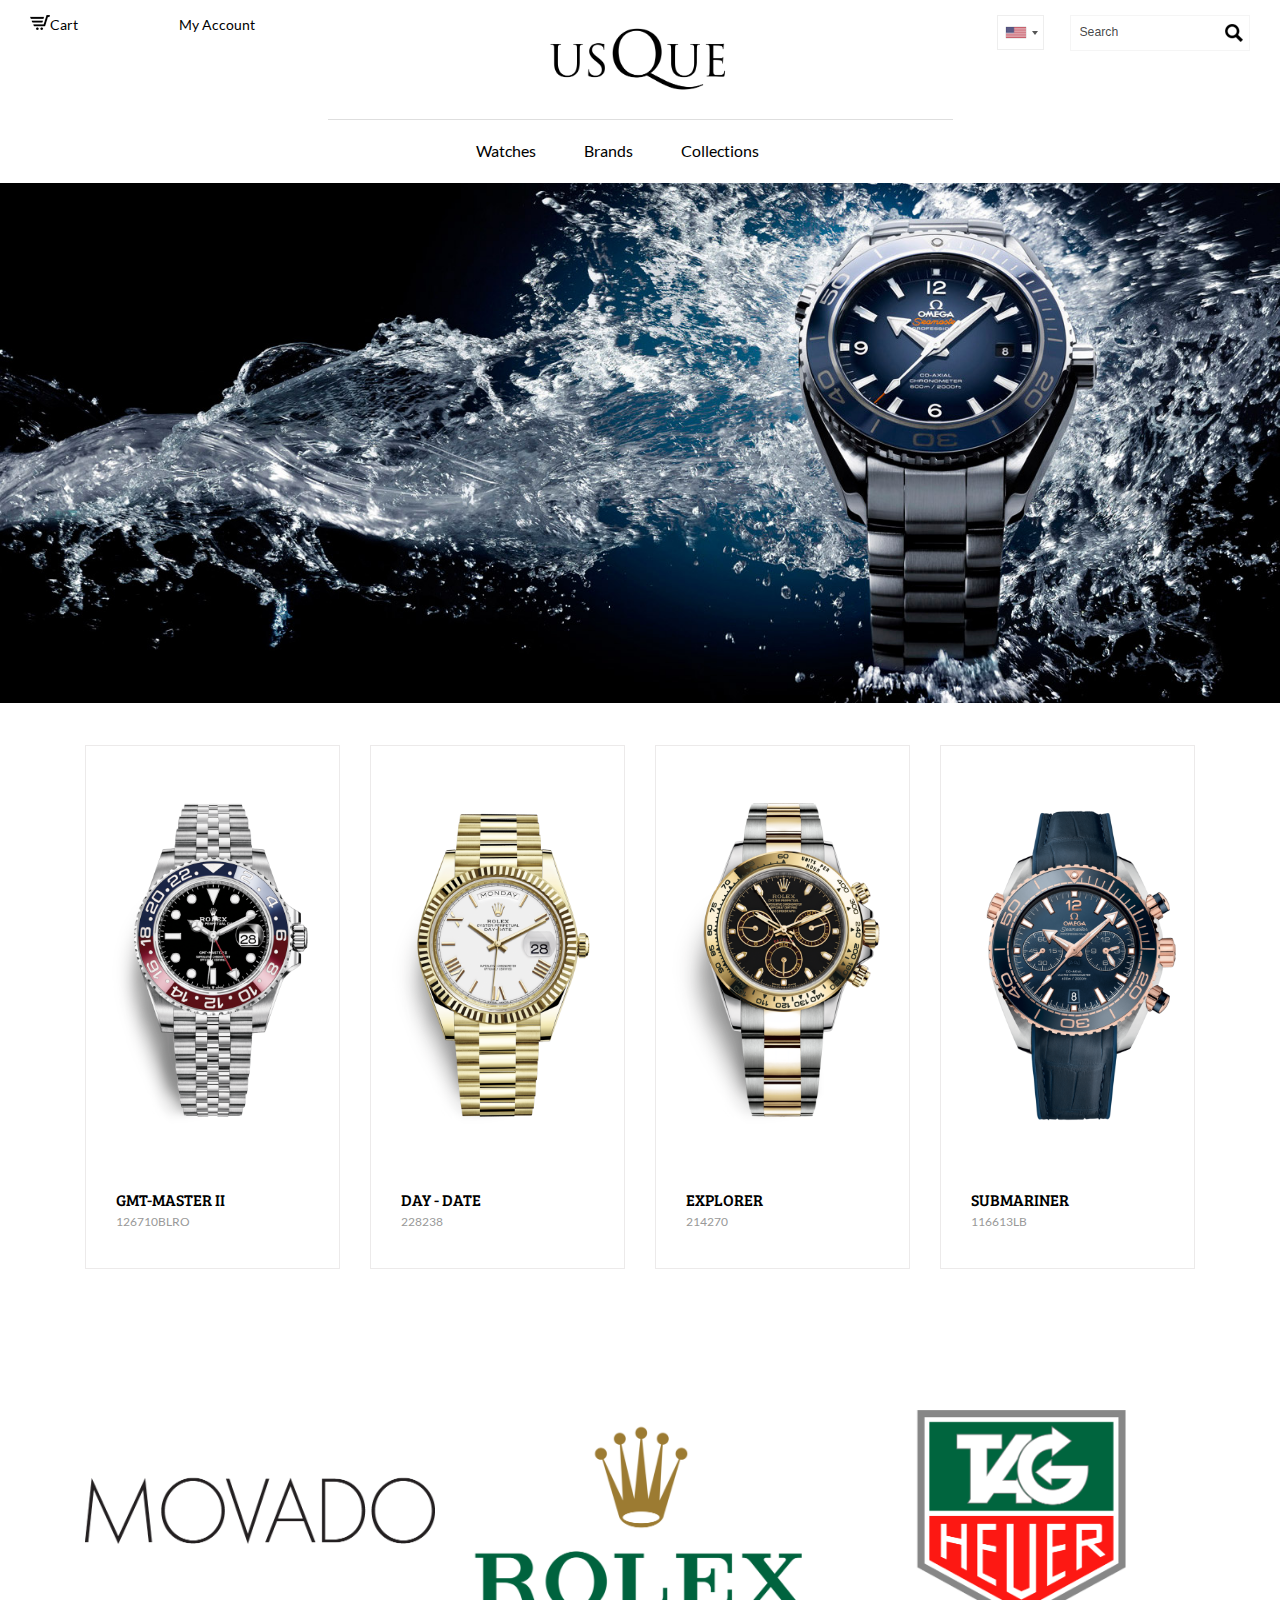
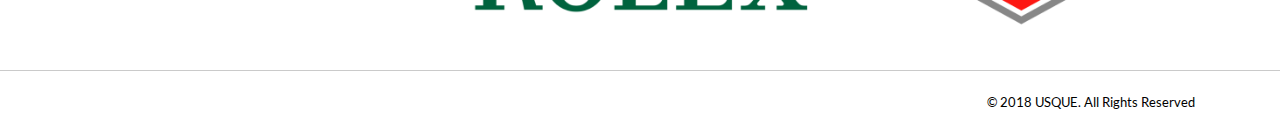
==== commit 17f24040: "relojes" ====
--- a/index.html
+++ b/index.html
@@ -69,9 +69,9 @@
 				<div class="col-md-12 header-left" style="text-align: center;">
 				<div class="top-nav">
 					<ul class="memenu skyblue">
-						<li><a href="index.html">Watches</a></li>
-						<li><a href="index.html">Brands</a></li>
-						<li><a href="index.html">Collections</a></li>
+						<li><a href="products.html">Watches</a></li>
+						<li><a href="brands.html">Brands</a></li>
+						<li><a href="products.html">Collections</a></li>
 					</ul>
 				</div>
 			</div>
@@ -130,12 +130,8 @@
 						<div class="product-main simpleCart_shelfItem">
 							<a href="single.html" class="mask"><img class="img-responsive zoom-img" src="images/p-1.png" alt="" /></a>
 							<div class="product-bottom">
-								<h3>Smart Watches</h3>
-								<p>Explore Now</p>
-								<h4><a class="item_add" href="#"><i></i></a> <span class=" item_price">$ 329</span></h4>
-							</div>
-							<div class="srch">
-								<span>-50%</span>
+								<h3>GMT-MASTER II</h3>
+								<p>126710BLRO</p>
 							</div>
 						</div>
 					</div>
@@ -143,12 +139,8 @@
 						<div class="product-main simpleCart_shelfItem">
 							<a href="single.html" class="mask"><img class="img-responsive zoom-img" src="images/p-2.png" alt="" /></a>
 							<div class="product-bottom">
-								<h3>Smart Watches</h3>
-								<p>Explore Now</p>
-								<h4><a class="item_add" href="#"><i></i></a> <span class=" item_price">$ 329</span></h4>
-							</div>
-							<div class="srch">
-								<span>-50%</span>
+								<h3>Day - Date</h3>
+								<p>228238</p>
 							</div>
 						</div>
 					</div>
@@ -156,12 +148,8 @@
 						<div class="product-main simpleCart_shelfItem">
 							<a href="single.html" class="mask"><img class="img-responsive zoom-img" src="images/p-3.png"  alt="" /></a>
 							<div class="product-bottom">
-								<h3>Smart Watches</h3>
-								<p>Explore Now</p>
-								<h4><a class="item_add" href="#"><i></i></a> <span class=" item_price">$ 329</span></h4>
-							</div>
-							<div class="srch">
-								<span>-50%</span>
+								<h3>EXPLORER</h3>
+								<p>214270</p>
 							</div>
 						</div>
 					</div>
@@ -169,12 +157,8 @@
 						<div class="product-main simpleCart_shelfItem">
 							<a href="single.html" class="mask"><img class="img-responsive zoom-img" src="images/p-4.png" alt="" /></a>
 							<div class="product-bottom">
-								<h3>Smart Watches</h3>
-								<p>Explore Now</p>
-								<h4><a class="item_add" href="#"><i></i></a> <span class=" item_price">$ 329</span></h4>
-							</div>
-							<div class="srch">
-								<span>-50%</span>
+								<h3>Submariner</h3>
+								<p>116613LB</p>
 							</div>
 						</div>
 					</div>
--- a/css/style.css
+++ b/css/style.css
@@ -234,13 +234,13 @@
 	transform-origin: 50% 20%;
 }
 .dropdown:hover .carat:after{
-	border-top-color: #73B6E1;
+	border-top-color: #757575;
 }
 .dropdown.focus .carat{
-	border-top-color: #73B6E1;
+	border-top-color: #757575;
 }
 .dropdown.focus .carat:after{
-	border-top-color: #73B6E1;
+	border-top-color: #757575;
 }
 .dropdown.open .carat{
 	-webkit-transform: rotate(180deg);
@@ -300,7 +300,7 @@
 	left: 13px;
 	right: 0;
 	top: 36px;
-	background: #73B6E1;
+	background: #757575;
 	overflow: hidden;
 	opacity: 0;
 	color: #fff;
@@ -345,20 +345,20 @@
 .dropdown li{
 	list-style: none;
 	padding:8px;
-	border-bottom: 1px solid #73B6E1;
+	border-bottom: 1px solid #757575;
 }
 .dropdown li:last-child {
     border-bottom: 0;
 }
 /* .focus class is also added on hover */
 .dropdown li.focus{
-	background:#73B6E1;
+	background:#757575;
 	position: relative;
 	z-index: 3;
 	color: #fff;
 }
 .dropdown li.active{
-	background:#73B6E1;
+	background:#757575;
 	color: #fff;
 }
 .header-bottom {
@@ -688,7 +688,7 @@
     padding: 12px 0px;
 }
 .product-left:hover .product-bottom h3{
-	color:#73B6E1;
+	color:#757575;
 	transition: 0.5s all ease;
     -webkit-transition: 0.5s all ease;
     -moz-transition: 0.5s all ease;
@@ -696,7 +696,7 @@
     -ms-transition: 0.5s all ease;
 }
 .product-left:hover .product-bottom h4 span{
-	color:#73B6E1;
+	color:#757575;
 	transition: 0.5s all ease;
     -webkit-transition: 0.5s all ease;
     -moz-transition: 0.5s all ease;
@@ -704,7 +704,7 @@
     -ms-transition: 0.5s all ease;
 }
 .product-left:hover .product-main{
-	border:1px solid #73B6E1;
+	border:1px solid #cacaca;
 	transition: 0.5s all ease;
     -webkit-transition: 0.5s all ease;
     -moz-transition: 0.5s all ease;
@@ -721,7 +721,7 @@
     left: 16px;
 }
 .srch span {
-    background: #73B6E1;
+    background: #757575;
     color: #fff;
     font-size: 15px;
     font-weight: 400;
@@ -784,7 +784,7 @@
     vertical-align: middle;
 }
 .infor-left ul li a h6:hover{
-	color:#73B6E1;
+	color:#757575;
 }
 .infor-left ul li a p {
     color: #999;
@@ -792,7 +792,7 @@
     margin: 0;
 }
 .infor-left ul li a p:hover{
-	color:#73B6E1;
+	color:#757575;
 }
 .infor-left ul li a:hover{
 	text-decoration:none;
@@ -816,7 +816,7 @@
     color: #999;
 }
 .infor-left p a:hover{
-	color: #73B6E1;
+	color: #757575;
 	text-decoration:none;
 }
 .infor-left p {
@@ -856,9 +856,9 @@
     outline: none;
 }
 .footer-left input[type=submit]:hover{
-    background: #73B6E1;
+    background: #757575;
 	color:#fff;
-	border: 1px solid #73B6E1;
+	border: 1px solid #757575;
 	transition: 0.5s all;
 	-webkit-transition: 0.5s all;
 	-o-transition: 0.5s all;
@@ -880,7 +880,7 @@
 	color: #000;
 }
 .footer-right p a:hover{
-	color: #73B6E1;
+	color: #757575;
 	text-decoration:none;
 }
 /*--footer-end--*/
@@ -1160,7 +1160,7 @@
 .sky-form .radio:hover i,
 .sky-form .checkbox:hover i,
 .sky-form .toggle:hover i {
-	border-color: #73B6E1;
+	border-color: #757575;
 }
 .sky-form .button:hover {
 	opacity: 1;
@@ -1172,19 +1172,19 @@
 .sky-form .radio input:focus + i,
 .sky-form .checkbox input:focus + i,
 .sky-form .toggle input:focus + i {
-	border-color: #73B6E1;
+	border-color: #757575;
 }
 /* checked state */
 .sky-form .radio input + i:after {
-	background-color: #73B6E1;
+	background-color: #757575;
 }
 .sky-form .checkbox input + i:after {
-	color: #73B6E1;
+	color: #757575;
 }
 .sky-form .radio input:checked + i,
 .sky-form .checkbox input:checked + i,
 .sky-form .toggle input:checked + i {
-	border-color: #73B6E1;
+	border-color: #757575;
 }
 /* error state */
 .sky-form .state-error input,
@@ -1320,7 +1320,7 @@
     color: #242424;
 }
 .breadcrumb li a:hover {
-    color: #73B6E1;
+    color: #757575;
     text-decoration: none;
 }
 /*--breadcrumbs-end--*/
@@ -1368,8 +1368,8 @@
 	outline: none;
 }
 .submit-btn input[type=submit]:hover{
-	background: #73B6E1;
-	border: 1px solid #73B6E1;
+	background: #757575;
+	border: 1px solid #757575;
 	color:#fff;
 	transition: 0.5s all;
 	-webkit-transition: 0.5s all;
@@ -1378,7 +1378,7 @@
 	-o-transition: 0.5s all;
 }
 .address h5 {
-    color: #73B6E1;
+    color: #757575;
     font-size: 1.5em;
     font-weight: 700;
     margin: 0;
@@ -1417,7 +1417,7 @@
 }
 .account-left h3 {
     font-size: 1.7em;
-    color: #73b6e1;
+    color: #757575;
     margin: 0 0 0 0;
     font-family: 'BreeSerif-Regular';
 }
@@ -1456,7 +1456,7 @@
 	margin-right: 20px;
 }
 .address input[type="submit"] {
-    background: #73B6E1;
+    background: #757575;
     color: #FFF;
     font-size: 1em;
     padding: 0.5em 1.2em;
@@ -1603,7 +1603,7 @@
     color: #000;
 }
 .star-on a:hover {
-    color: #73b6e1;
+    color: #757575;
 }
 ul.star-footer li i {
     height: 16px;
@@ -1684,7 +1684,7 @@
     display: inline-block;
 }
 a.add-cart:hover {
-	background: #73b6e1;
+	background: #757575;
 	transition: 0.5s all;
 	-webkit-transition: 0.5s all;
 	-o-transition: 0.5s all;
@@ -1750,7 +1750,7 @@
 	text-decoration:none;
 }
 .menu_drop > li > a:hover, .menu > li > a.active {
-	background:#73b6e1;
+	background:#757575;
 	text-decoration:none;
 }
 .m_4{
@@ -1810,7 +1810,7 @@
 h3.ghj {
     font-size: 1.8em;
     margin: 0 0 1em 0;
-    color: #73B6E1;
+    color: #757575;
     font-family: 'BreeSerif-Regular';
 }
 .heading h2{
@@ -1863,7 +1863,7 @@
 	font-size:13px;
 	padding:10px 12px;
 	color:#fff;
-	background:#73B6E1;
+	background:#757575;
 }
 .account-right a:hover{
 	text-decoration:none;
@@ -3102,3 +3102,7 @@
 .callbacks_tabs{
 	display: none;
 }
+
+body{
+	  overflow-x: hidden;
+}
